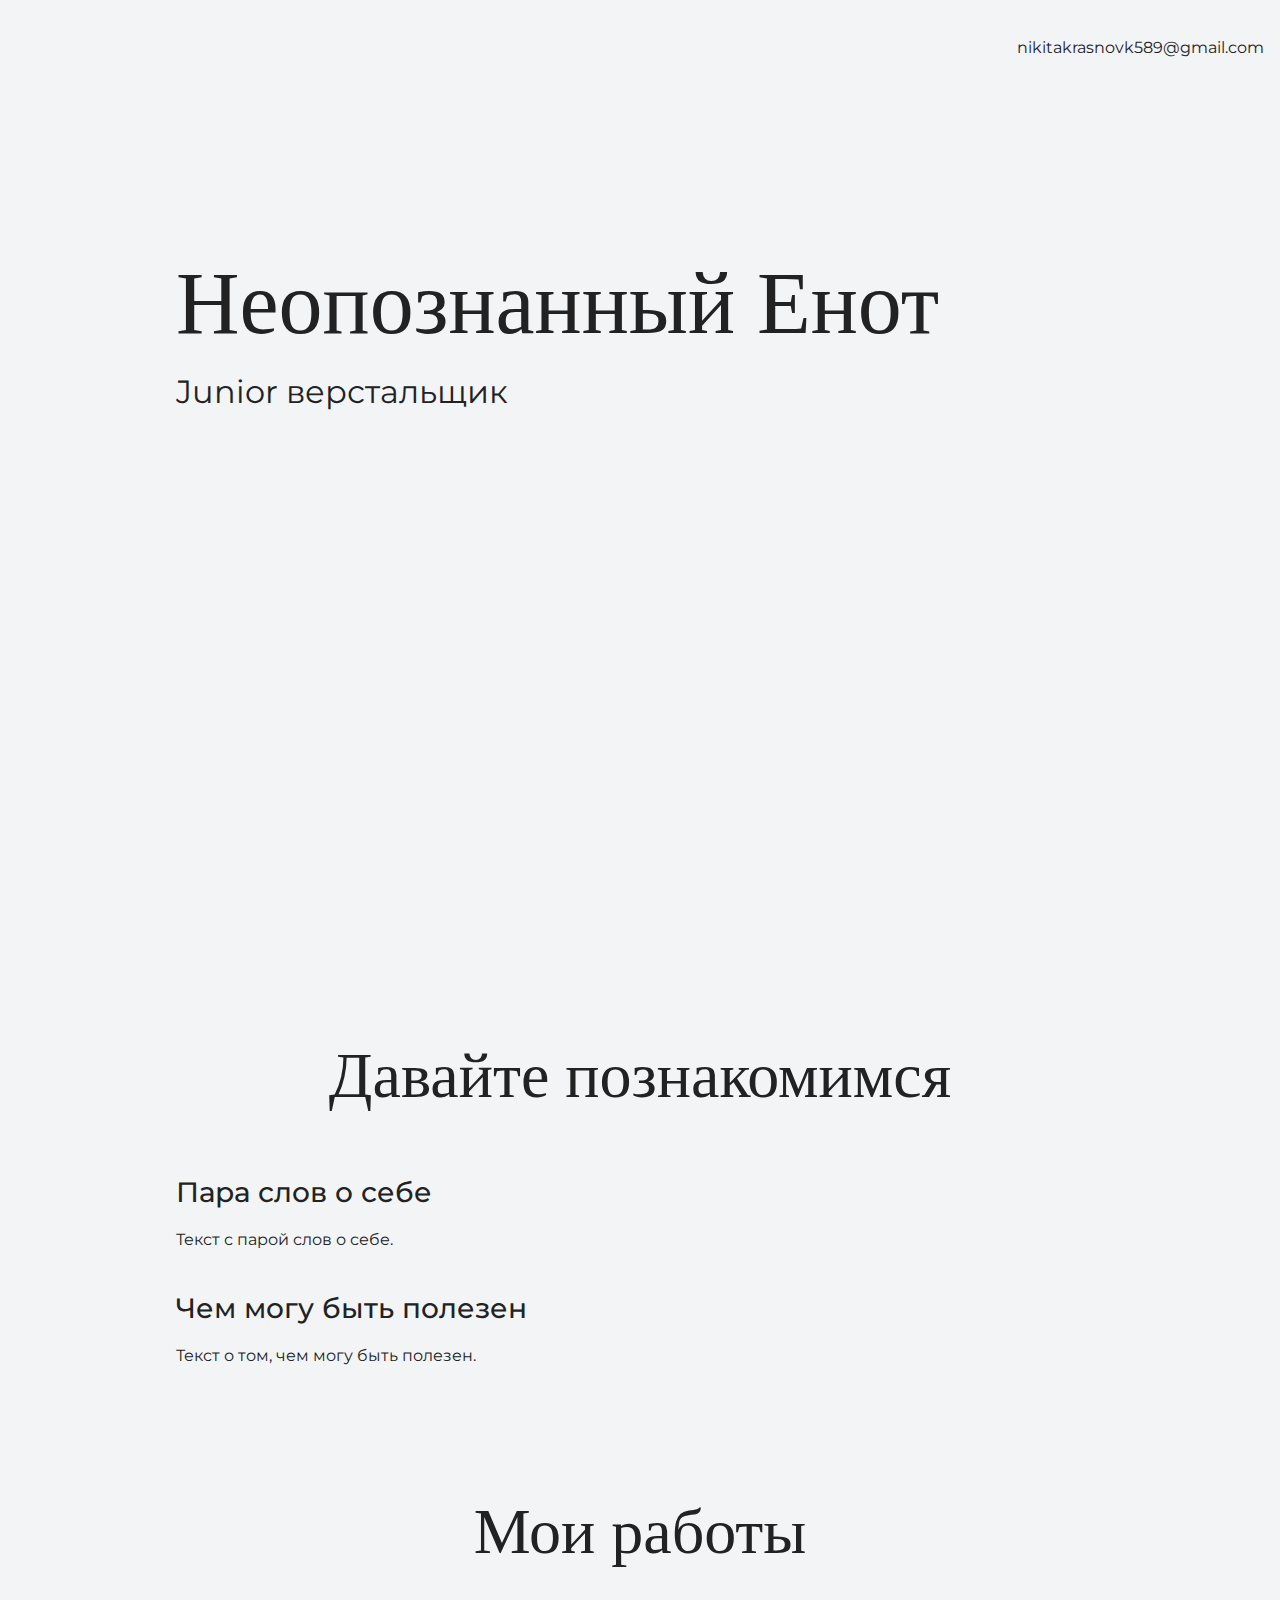
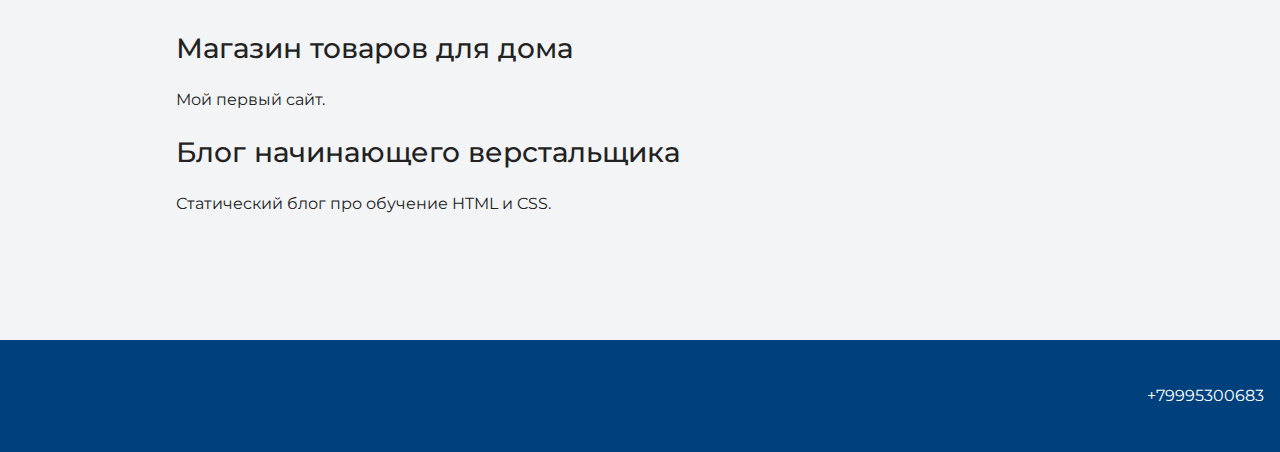
==== index.html @ cf476f43 "initial structure" ====
<!DOCTYPE html>
<html lang="ru">
  <head>
    <meta charset="UTF-8">
    <link rel="stylesheet" href="style.css">
    <link href="https://fonts.googleapis.com/css?family=Montserrat:400,500,700|Old+Standard+TT&display=swap&subset=cyrillic" 
          rel="stylesheet">
    <title>Портфолио Junior верстальщика</title>
  </head>

  <body>
    <header class="page-header">
      <div class="container">
        nikitakrasnovk589@gmail.com
      </div>
    </header>

    <div class="container">
    <section class="hero-image">
      <h1 class="heading">Неопознанный Енот</h1>
      <p>Junior верстальщик</p>
    </section>

    <section class="intro">
      <h2 class="subheading">Давайте познакомимся</h2>
      <h3>Пара слов о себе</h3>
      <p>Текст с парой слов о себе.</p>
      <h3>Чем могу быть полезен</h3>
      <p>Текст о том, чем могу быть полезен.</p>
    </section>

    <section class="portfolio">
      <h2 class="subheading">Мои работы</h2>

      <h3>Магазин товаров для дома</h3>
      <p>Мой первый сайт.</p>

      <h3>Блог начинающего верстальщика</h3>
      <p>Статический блог про обучение HTML и CSS.</p>
    </section>
    </div>

    <footer class="page-footer">
      <div class="container">
        +79995300683
      </div>
    </footer>
  </body>
</html>
---- style.css ----
body {
  margin: 0;
  min-width: 960px;
  font-family: "Montserrat", "Helvetica", "Arial", sans-serif;
  font-size: 16px;
  line-height: 32px;
  color: #222222;
  background-color: #f2f4f6;
  background-image: url("img/hero-bg.jpg");
  background-repeat: no-repeat;
  background-position: top center;
}

.container {
  max-width: 928px;
  margin: 0 auto;
  padding: 0 16px;
}

.page-header {
  margin: 0 0 160px;
  padding: 32px 0 32px;
}

.page-header .container,
.page-footer .container {
  max-width: 1408px;
  text-align: right;
}

.page-header a {
  margin-left: 56px;
  color: #288be6;
  text-decoration: none;
  background-repeat: no-repeat;
  background-position: left;
}

.header-email {
  padding-left: 30px;
  background-image: url("img/icon-email-header.svg");
}

.header-phone {
  padding-left: 25px;
  background-image: url("img/icon-phone-header.svg");
}

.hero-image {
  margin-bottom: 620px;
}

.hero-image .container {
  max-width: 1408px;
  text-align: center;
}

.heading {
  margin: 0 0 16px;
  font-family: "Old Standard TT", "Times", "Times New Roman", serif;
  font-size: 88px;
  line-height: 96px;
  font-weight: 400;
}

.hero-image p {
  margin: 0;
  font-size: 32px;
  line-height: 48px;
}

.intro {
  margin: 0 0 120px;
}

.subheading {
  margin: 0 0 56px;
  font-family: "Old Standard TT", "Times", "Times New Roman", serif;
  font-size: 64px;
  line-height: 80px;
  font-weight: 400;
  text-align: center;
}

.user-image {
  margin: 0 0 32px;
  text-align: center;
}

.intro h3,
.portfolio h3 {
  margin: 0 0 12px;
  font-size: 28px;
  line-height: 40px;
  font-weight: 500;
}

.intro p {
  margin: 0 0 32px;
}

.skills-list {
  margin: 0;
  padding: 0;
}

.skills-list dt {
  padding-left: 32px;
  background-repeat: no-repeat;
  background-position: left;
}

.skill-html {
  background-image: url("img/icon-html.svg");
}

.skill-css {
  background-image: url("img/icon-css.svg");
}

.level {
  margin: 4px 0 16px;
  padding: 0;
  height: 14px;
  font-size: 0;
  background-color: #ffffff;
  border: 1px solid #86c3fa;
  border-radius: 8px;
}

.level div {
  margin: 1px;
  height: 12px;
  background-color: #288be6;
  border-radius: 6px;
}

.portfolio {
  margin: 0 0 120px;
}

.projects {
  margin: 0;
  padding: 0;
  list-style: none;
}

.projects li {
  margin: 0 0 80px;
}

.project-image {
  margin: 0 0 24px;
  text-align: center;
}

.projects p {
  margin: 0 0 24px;
}

.button {
  padding: 6px 20px;
  display: inline-block;
  vertical-align: baseline;
  text-decoration: none;
  text-transform: uppercase;
  border-radius: 4px;
  background-color: #288be6;
  color: #ffffff;
}

.page-footer {
  padding: 40px 0;
  background-color: #00417d;
  color: #ffffff;
}

.page-footer a {
  margin-left: 56px;
  color: inherit;
  text-decoration: none;
  background-repeat: no-repeat;
  background-position: left;
}

.footer-email {
  padding-left: 30px;
  background-image: url("img/icon-email-footer.svg");
}

.footer-phone {
  padding-left: 25px;
  background-image: url("img/icon-phone-footer.svg");
}
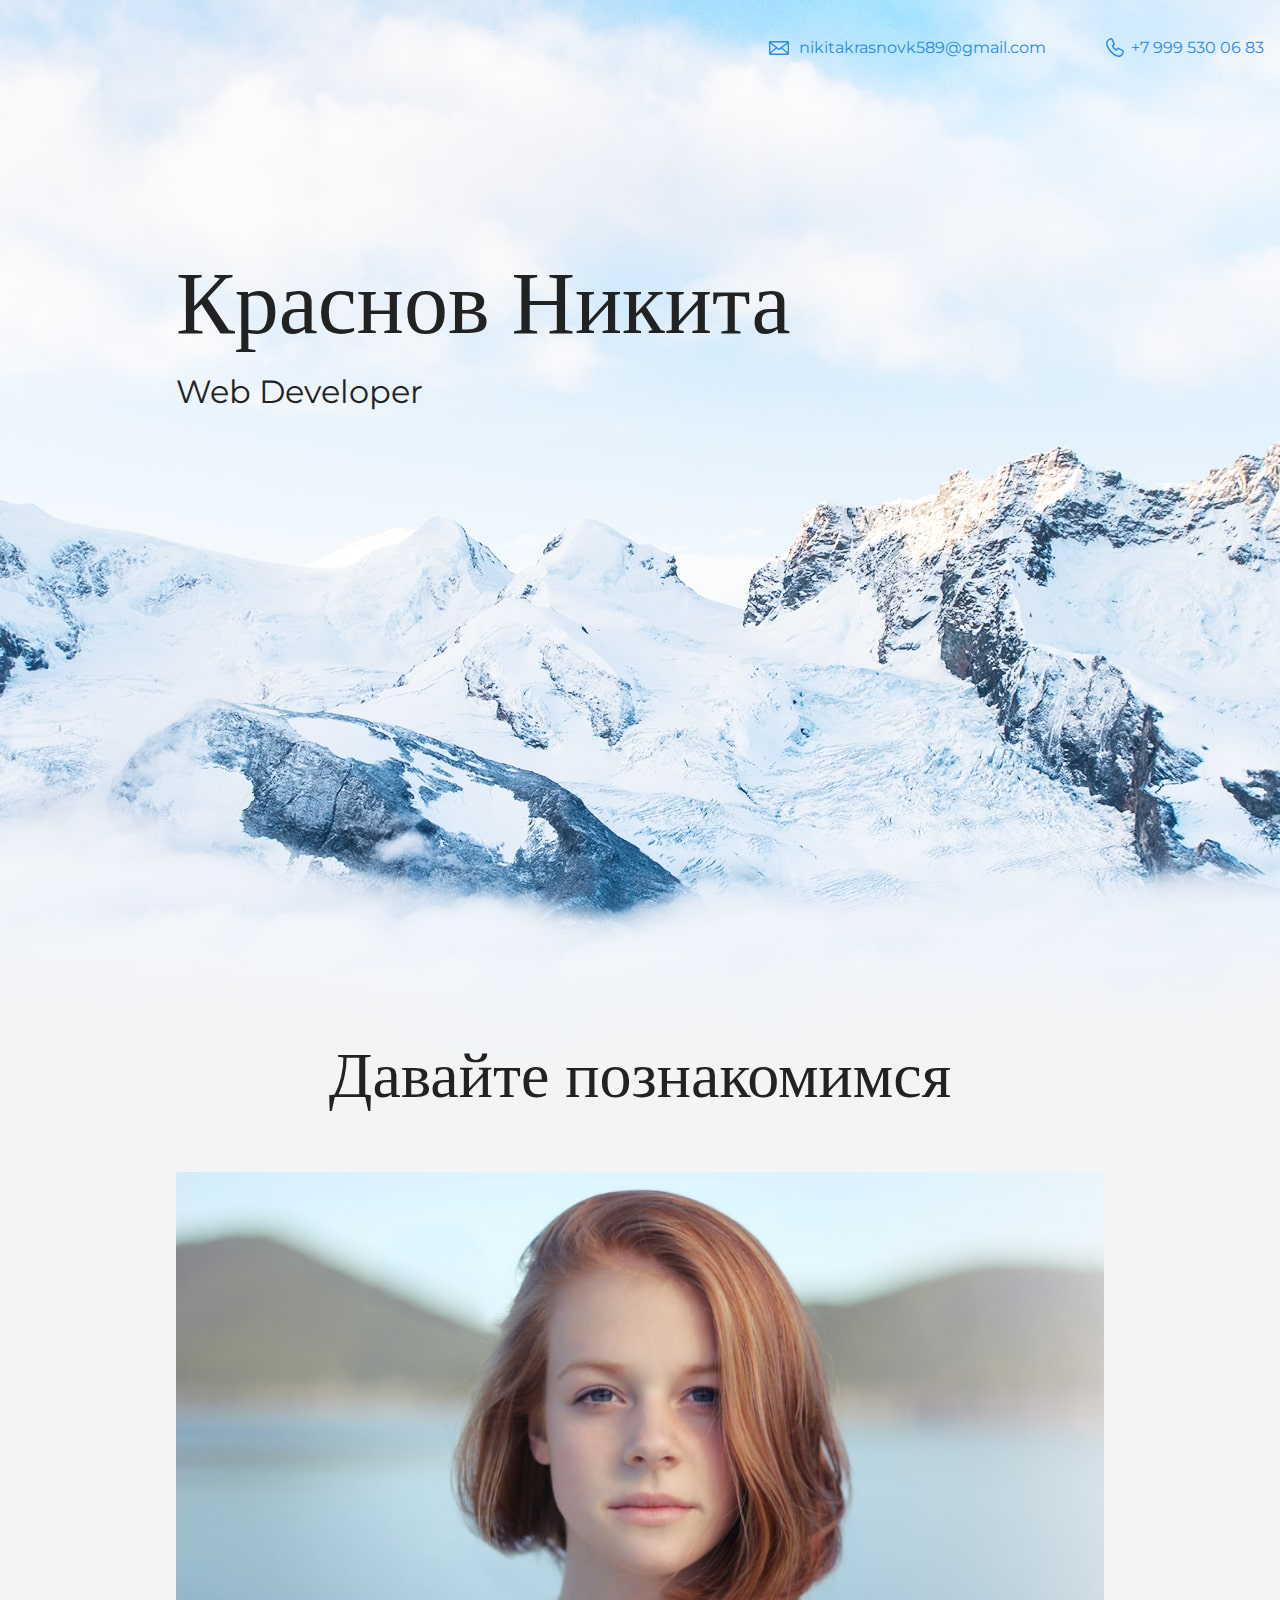
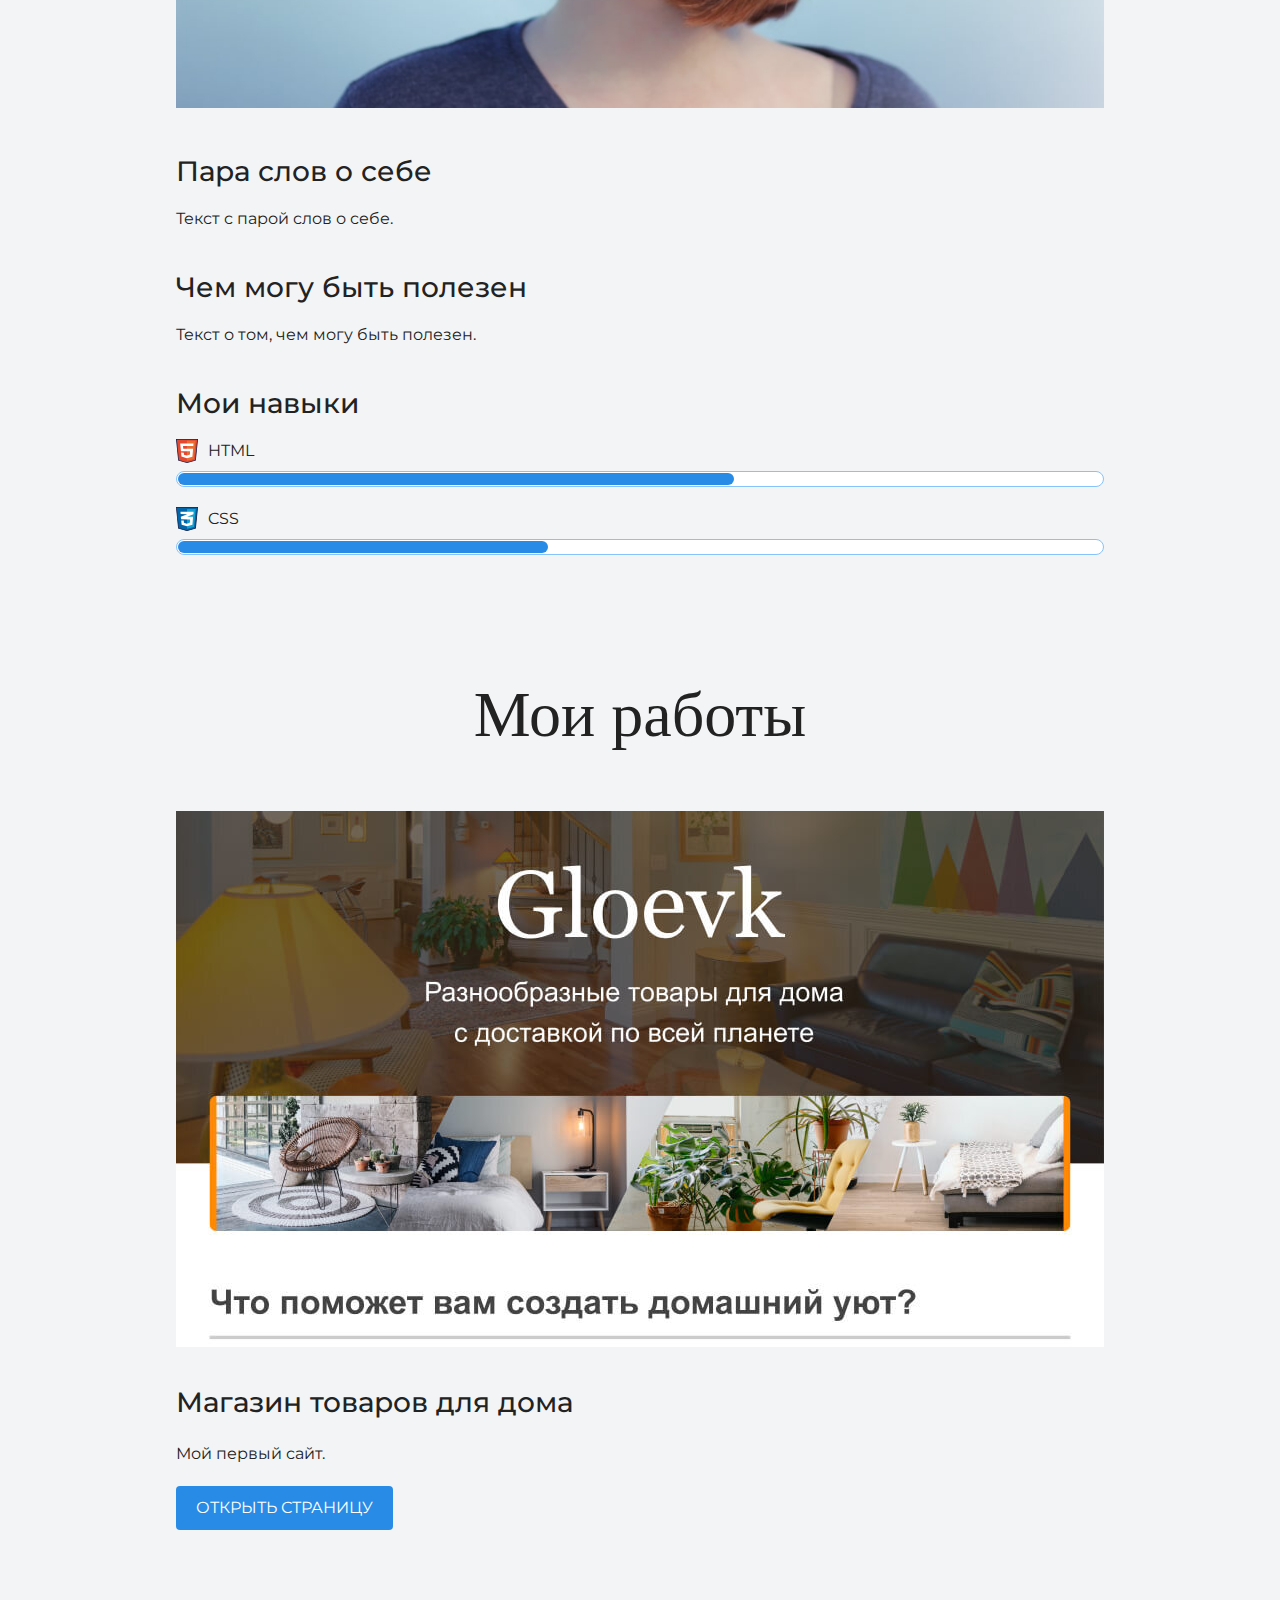
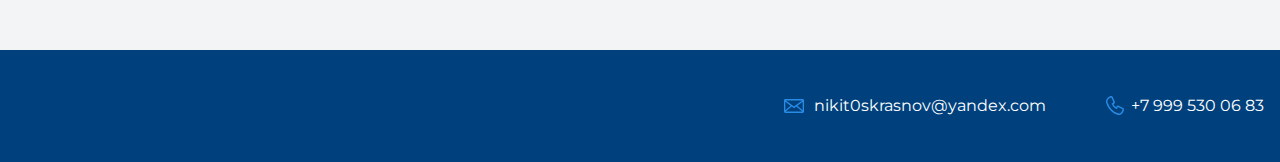
==== commit 775067b7: "block with skills" ====
--- a/index.html
+++ b/index.html
@@ -2,47 +2,72 @@
 <html lang="ru">
   <head>
     <meta charset="UTF-8">
-    <link rel="stylesheet" href="style.css">
+    <link rel="stylesheet" href="static/css/style.css">
     <link href="https://fonts.googleapis.com/css?family=Montserrat:400,500,700|Old+Standard+TT&display=swap&subset=cyrillic" 
           rel="stylesheet">
-    <title>Портфолио Junior верстальщика</title>
+    <title>Портфолио</title>
   </head>
 
   <body>
     <header class="page-header">
       <div class="container">
-        nikitakrasnovk589@gmail.com
+        <a href="mailto:nikitakrasnovk589@gmail.com" class="email">nikitakrasnovk589@gmail.com</a>
+        <a href="tel:+79995300683" class="phone">+7 999 530 06 83</a>
       </div>
     </header>
 
     <div class="container">
     <section class="hero-image">
-      <h1 class="heading">Неопознанный Енот</h1>
-      <p>Junior верстальщик</p>
+      <h1 class="heading">Краснов Никита</h1>
+      <p>Web Developer</p>
     </section>
 
     <section class="intro">
-      <h2 class="subheading">Давайте познакомимся</h2>
-      <h3>Пара слов о себе</h3>
-      <p>Текст с парой слов о себе.</p>
-      <h3>Чем могу быть полезен</h3>
-      <p>Текст о том, чем могу быть полезен.</p>
+      <div>
+        <h2 class="subheading">Давайте познакомимся</h2>
+        <figure class="user-image">
+          <img src="static/files/user.jpg" width="928" height="536" alt="Фотография Краснова Никиты">
+        </figure>
+        <div>
+          <h3>Пара слов о себе</h3>
+          <p>Текст с парой слов о себе.</p>
+        </div>
+        <div>
+          <h3>Чем могу быть полезен</h3>
+          <p>Текст о том, чем могу быть полезен.</p>
+        </div>
+        <div class="skills">
+          <h3>Мои навыки</h3>
+          <dl class="skills-list">
+            <dt class="skill-html">HTML</dt>
+            <dd class="level"><div style="width: 60%;">60%</div></dd>
+            <dt class="skill-css">CSS</dt>
+            <dd class="level"><div style="width: 40%;">40%</div></dd>
+          </dl>
+        </div>
+      </div>
     </section>
 
     <section class="portfolio">
+
       <h2 class="subheading">Мои работы</h2>
+
+      <figure class="project-image">
+        <img src="static/files/project.jpg" width="928" height="536" alt="Cайт магазина товаров для дома">
+      </figure>
 
       <h3>Магазин товаров для дома</h3>
       <p>Мой первый сайт.</p>
 
-      <h3>Блог начинающего верстальщика</h3>
-      <p>Статический блог про обучение HTML и CSS.</p>
+      <a class="button" href="source/project/index.html">Открыть страницу</a>
+      
     </section>
     </div>
 
     <footer class="page-footer">
       <div class="container">
-        +79995300683
+        <a href="mailto:nikit0skrasnov@yandex.com" class="email">nikit0skrasnov@yandex.com</a>
+        <a href="tel:+79995300683" class="phone">+7 999 530 06 83</a>
       </div>
     </footer>
   </body>
--- a/static/css/style.css
+++ b/static/css/style.css
@@ -0,0 +1,184 @@
+body {
+  margin: 0;
+  min-width: 960px;
+  font-family: "Montserrat", "Helvetica", "Arial", sans-serif;
+  font-size: 16px;
+  line-height: 32px;
+  color: #222222;
+  background-color: #f2f4f6;
+  background-image: url("../img/light-theme/hero-bg.jpg");
+  background-repeat: no-repeat;
+  background-position: top center;
+}
+
+.container {
+  max-width: 928px;
+  margin: 0 auto;
+  padding: 0 16px;
+}
+
+.page-header {
+  margin: 0 0 160px;
+  padding: 32px 0 32px;
+}
+
+.page-header .container,
+.page-footer .container {
+  max-width: 1408px;
+  text-align: right;
+}
+
+.page-header a {
+  margin-left: 56px;
+  color: #288be6;
+  text-decoration: none;
+  background-repeat: no-repeat;
+  background-position: left;
+}
+
+.email {
+  padding-left: 30px;
+  background-image: url("../img/light-theme/icon-email.svg");
+}
+
+.phone {
+  padding-left: 25px;
+  background-image: url("../img/light-theme/icon-phone.svg");
+}
+
+.hero-image {
+  margin-bottom: 620px;
+}
+
+.hero-image .container {
+  max-width: 1408px;
+  text-align: center;
+}
+
+.heading {
+  margin: 0 0 16px;
+  font-family: "Old Standard TT", "Times", "Times New Roman", serif;
+  font-size: 88px;
+  line-height: 96px;
+  font-weight: 400;
+}
+
+.hero-image p {
+  margin: 0;
+  font-size: 32px;
+  line-height: 48px;
+}
+
+.intro {
+  margin: 0 0 120px;
+}
+
+.subheading {
+  margin: 0 0 56px;
+  font-family: "Old Standard TT", "Times", "Times New Roman", serif;
+  font-size: 64px;
+  line-height: 80px;
+  font-weight: 400;
+  text-align: center;
+}
+
+.user-image {
+  margin: 0 0 32px;
+  text-align: center;
+}
+
+.intro h3,
+.portfolio h3 {
+  margin: 0 0 12px;
+  font-size: 28px;
+  line-height: 40px;
+  font-weight: 500;
+}
+
+.intro p {
+  margin: 0 0 32px;
+}
+
+.skills-list {
+  margin: 0;
+  padding: 0;
+}
+
+.skills-list dt {
+  padding-left: 32px;
+  background-repeat: no-repeat;
+  background-position: left;
+}
+
+.skill-html {
+  background-image: url("../img/icon-html.svg");
+}
+
+.skill-css {
+  background-image: url("../img/icon-css.svg");
+}
+
+.level {
+  margin: 4px 0 16px;
+  padding: 0;
+  height: 14px;
+  font-size: 0;
+  background-color: #ffffff;
+  border: 1px solid #86c3fa;
+  border-radius: 8px;
+}
+
+.level div {
+  margin: 1px;
+  height: 12px;
+  background-color: #288be6;
+  border-radius: 6px;
+}
+
+.portfolio {
+  margin: 0 0 120px;
+}
+
+.projects {
+  margin: 0;
+  padding: 0;
+  list-style: none;
+}
+
+.projects li {
+  margin: 0 0 80px;
+}
+
+.project-image {
+  margin: 0 0 24px;
+  text-align: center;
+}
+
+.projects p {
+  margin: 0 0 24px;
+}
+
+.button {
+  padding: 6px 20px;
+  display: inline-block;
+  vertical-align: baseline;
+  text-decoration: none;
+  text-transform: uppercase;
+  border-radius: 4px;
+  background-color: #288be6;
+  color: #ffffff;
+}
+
+.page-footer {
+  padding: 40px 0;
+  background-color: #00417d;
+  color: #ffffff;
+}
+
+.page-footer a {
+  margin-left: 56px;
+  color: inherit;
+  text-decoration: none;
+  background-repeat: no-repeat;
+  background-position: left;
+}
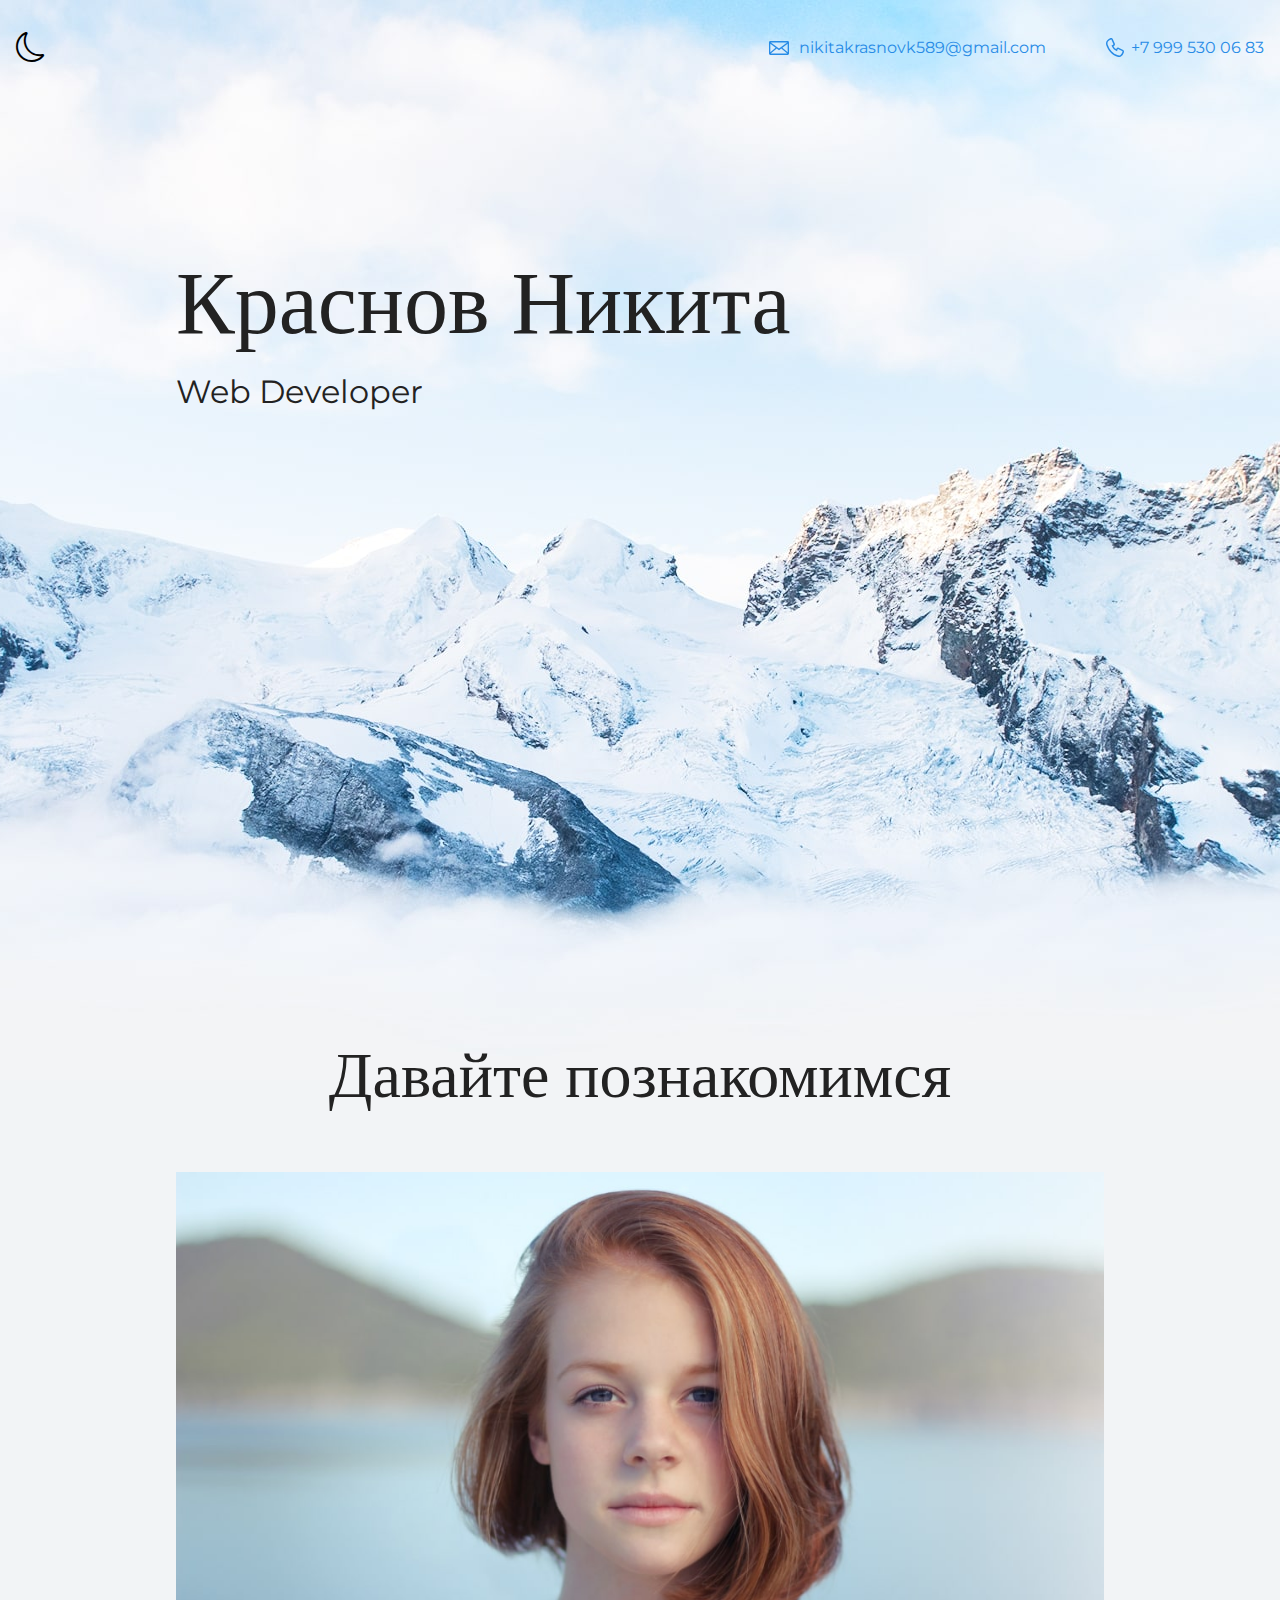
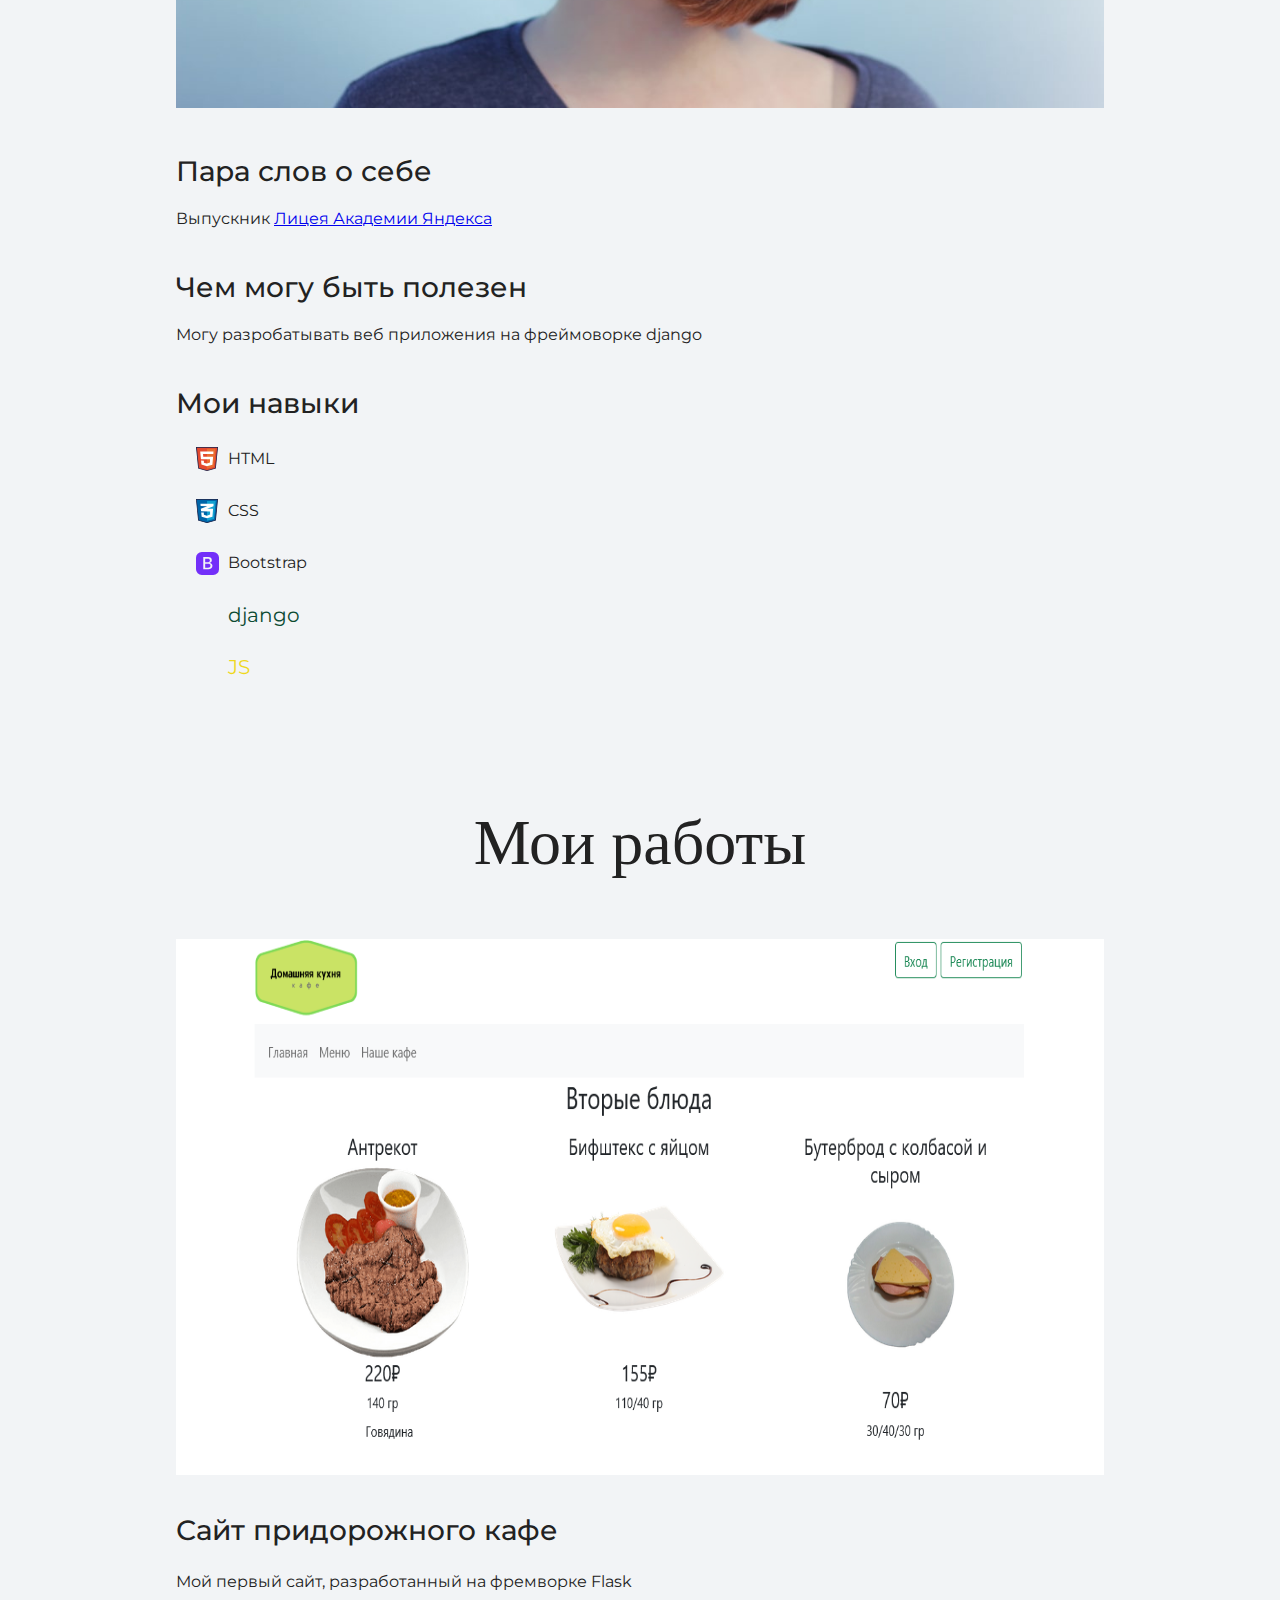
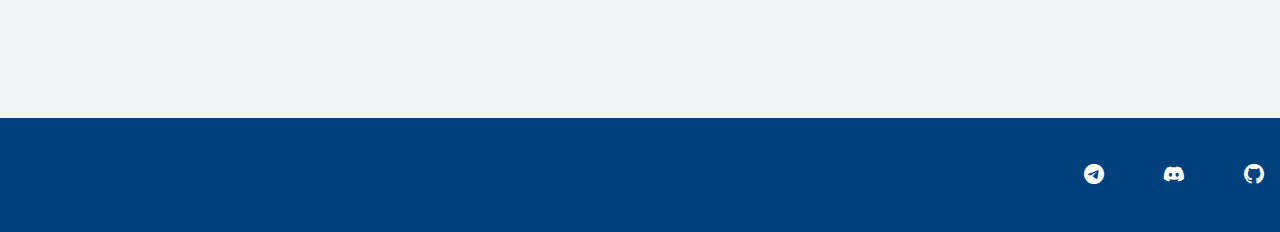
==== commit 45df9e18: "change theme" ====
--- a/index.html
+++ b/index.html
@@ -3,16 +3,21 @@
   <head>
     <meta charset="UTF-8">
     <link rel="stylesheet" href="static/css/style.css">
+    <link href="https://cdn.jsdelivr.net/npm/bootstrap@5.2.0-beta1/dist/css/bootstrap.min.css" 
+          rel="stylesheet" integrity="sha384-0evHe/X+R7YkIZDRvuzKMRqM+OrBnVFBL6DOitfPri4tjfHxaWutUpFmBp4vmVor" 
+          crossorigin="anonymous">
     <link href="https://fonts.googleapis.com/css?family=Montserrat:400,500,700|Old+Standard+TT&display=swap&subset=cyrillic" 
           rel="stylesheet">
+    <link rel="stylesheet" href="https://cdn.jsdelivr.net/npm/bootstrap-icons@1.8.3/font/bootstrap-icons.css">
     <title>Портфолио</title>
   </head>
 
-  <body>
+  <body class="background light">
     <header class="page-header">
       <div class="container">
-        <a href="mailto:nikitakrasnovk589@gmail.com" class="email">nikitakrasnovk589@gmail.com</a>
-        <a href="tel:+79995300683" class="phone">+7 999 530 06 83</a>
+        <i class="theme-button bi-moon"></i>
+        <a href="mailto:nikitakrasnovk589@gmail.com" class="email light">nikitakrasnovk589@gmail.com</a>
+        <a href="tel:+79995300683" class="phone light">+7 999 530 06 83</a>
       </div>
     </header>
 
@@ -30,19 +35,20 @@
         </figure>
         <div>
           <h3>Пара слов о себе</h3>
-          <p>Текст с парой слов о себе.</p>
+          <p>Выпускник <a href="https://academy.yandex.ru/lyceum">Лицея Академии Яндекса</a></p>
         </div>
         <div>
           <h3>Чем могу быть полезен</h3>
-          <p>Текст о том, чем могу быть полезен.</p>
+          <p>Могу разробатывать веб приложения на фреймоворке django</p>
         </div>
         <div class="skills">
           <h3>Мои навыки</h3>
-          <dl class="skills-list">
-            <dt class="skill-html">HTML</dt>
-            <dd class="level"><div style="width: 60%;">60%</div></dd>
-            <dt class="skill-css">CSS</dt>
-            <dd class="level"><div style="width: 40%;">40%</div></dd>
+          <dl class="skills-list row">
+            <dt class="skill-html col">HTML</dt>
+            <dt class="skill-css col">CSS</dt>
+            <dt class="skill-bootstrap col">Bootstrap</dt>
+            <dt class="skill-django col">django</dt>
+            <dt class="skill-js col">JS</dt>
           </dl>
         </div>
       </div>
@@ -56,19 +62,22 @@
         <img src="static/files/project.jpg" width="928" height="536" alt="Cайт магазина товаров для дома">
       </figure>
 
-      <h3>Магазин товаров для дома</h3>
-      <p>Мой первый сайт.</p>
-
-      <a class="button" href="source/project/index.html">Открыть страницу</a>
+      <h3>Сайт придорожного кафе</h3>
+      <p>Мой первый сайт, разработанный на фремворке Flask</p>
       
     </section>
     </div>
 
-    <footer class="page-footer">
+    <footer class="page-footer light">
       <div class="container">
-        <a href="mailto:nikit0skrasnov@yandex.com" class="email">nikit0skrasnov@yandex.com</a>
-        <a href="tel:+79995300683" class="phone">+7 999 530 06 83</a>
+        <a href="https://t.me/dino_mayk"><i class="bi-telegram light"></i></a>
+        <a href="https://discord.com/users/744502765585301545"><i class="bi-discord light"></i></a>
+        <a href="https://github.com/dino-mayk"><i class="bi-github light"></i></a>
       </div>
     </footer>
+    <script src="static/js/themes.js"></script>
+    <script src="https://cdn.jsdelivr.net/npm/bootstrap@5.2.0-beta1/dist/js/bootstrap.bundle.min.js" 
+          integrity="sha384-pprn3073KE6tl6bjs2QrFaJGz5/SUsLqktiwsUTF55Jfv3qYSDhgCecCxMW52nD2" 
+          crossorigin="anonymous"></script>
   </body>
 </html>--- a/static/css/style.css
+++ b/static/css/style.css
@@ -5,10 +5,18 @@
   font-size: 16px;
   line-height: 32px;
   color: #222222;
+  background-repeat: no-repeat;
+  background-position: top center;
+}
+
+.background.light {
+  background-image: url("../img/light-theme/hero-bg.jpg");
   background-color: #f2f4f6;
-  background-image: url("../img/light-theme/hero-bg.jpg");
-  background-repeat: no-repeat;
-  background-position: top center;
+}
+
+.background.dark {
+  background-image: url("../img/dark-theme/hero-bg.jpg");
+  background-color: #000000;
 }
 
 .container {
@@ -36,14 +44,79 @@
   background-position: left;
 }
 
+.theme-button {
+  float: left;
+  font-size: 30px;
+}
+
+.bi-moon {
+  color: black; 
+}
+
+.bi-brightness-low {
+  color: #fea18d;
+}
+
 .email {
   padding-left: 30px;
-  background-image: url("../img/light-theme/icon-email.svg");
 }
 
 .phone {
   padding-left: 25px;
+}
+
+.email.light {
+  background-image: url("../img/light-theme/icon-email.svg");
+}
+
+.email.dark {
+  background-image: url("../img/dark-theme/icon-email.svg");
+  color: #fea18d;
+}
+
+.phone.light {
   background-image: url("../img/light-theme/icon-phone.svg");
+}
+
+.phone.dark {
+  background-image: url("../img/dark-theme/icon-phone.svg");
+  color: #fea18d;
+}
+
+.bi-telegram {
+  font-size: 20px;
+}
+
+.bi-telegram.light {
+  color: white;
+}
+
+.bi-telegram.dark {
+  color: #fea18d;
+}
+
+.bi-discord {
+  font-size: 20px;
+}
+
+.bi-discord.light {
+  color: white;
+}
+
+.bi-discord.dark {
+  color: #fea18d;
+}
+
+.bi-github {
+  font-size: 20px;
+}
+
+.bi-github.light {
+  color: white;
+}
+
+.bi-github.dark {
+  color: #fea18d;
 }
 
 .hero-image {
@@ -105,6 +178,7 @@
 }
 
 .skills-list dt {
+  margin: 20px;
   padding-left: 32px;
   background-repeat: no-repeat;
   background-position: left;
@@ -118,21 +192,19 @@
   background-image: url("../img/icon-css.svg");
 }
 
-.level {
-  margin: 4px 0 16px;
-  padding: 0;
-  height: 14px;
-  font-size: 0;
-  background-color: #ffffff;
-  border: 1px solid #86c3fa;
-  border-radius: 8px;
-}
-
-.level div {
-  margin: 1px;
-  height: 12px;
-  background-color: #288be6;
-  border-radius: 6px;
+.skill-js {
+  color: #efd81d;
+  font-size: 20px;
+}
+
+.skill-bootstrap {
+  background-image: url("../img/icon-bootstrap.svg");
+}
+
+.skill-django {
+  text-align: start;
+  font-size: 20px;
+  color: #0c4b33;
 }
 
 .portfolio {
@@ -171,8 +243,15 @@
 
 .page-footer {
   padding: 40px 0;
+  color: #ffffff;
+}
+
+.page-footer.light {
   background-color: #00417d;
-  color: #ffffff;
+}
+
+.page-footer.dark {
+  background-color: #212529;
 }
 
 .page-footer a {
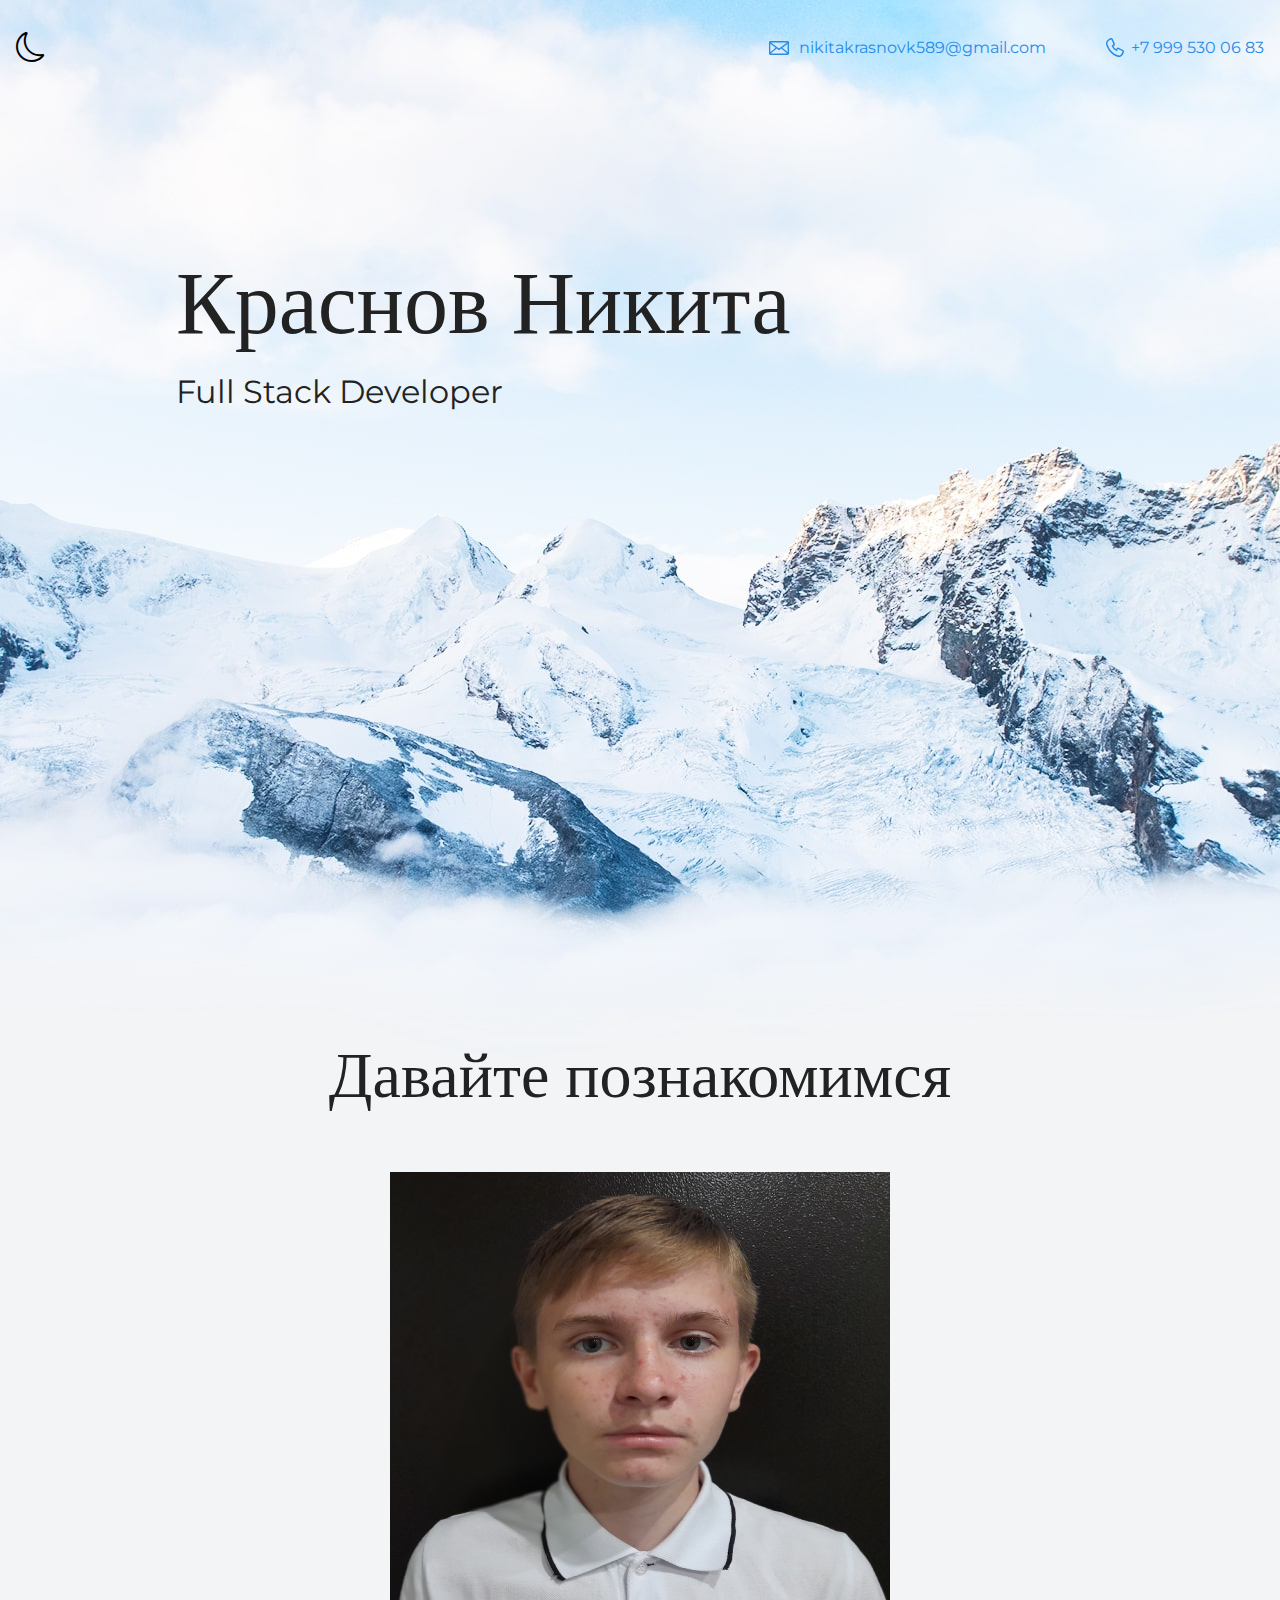
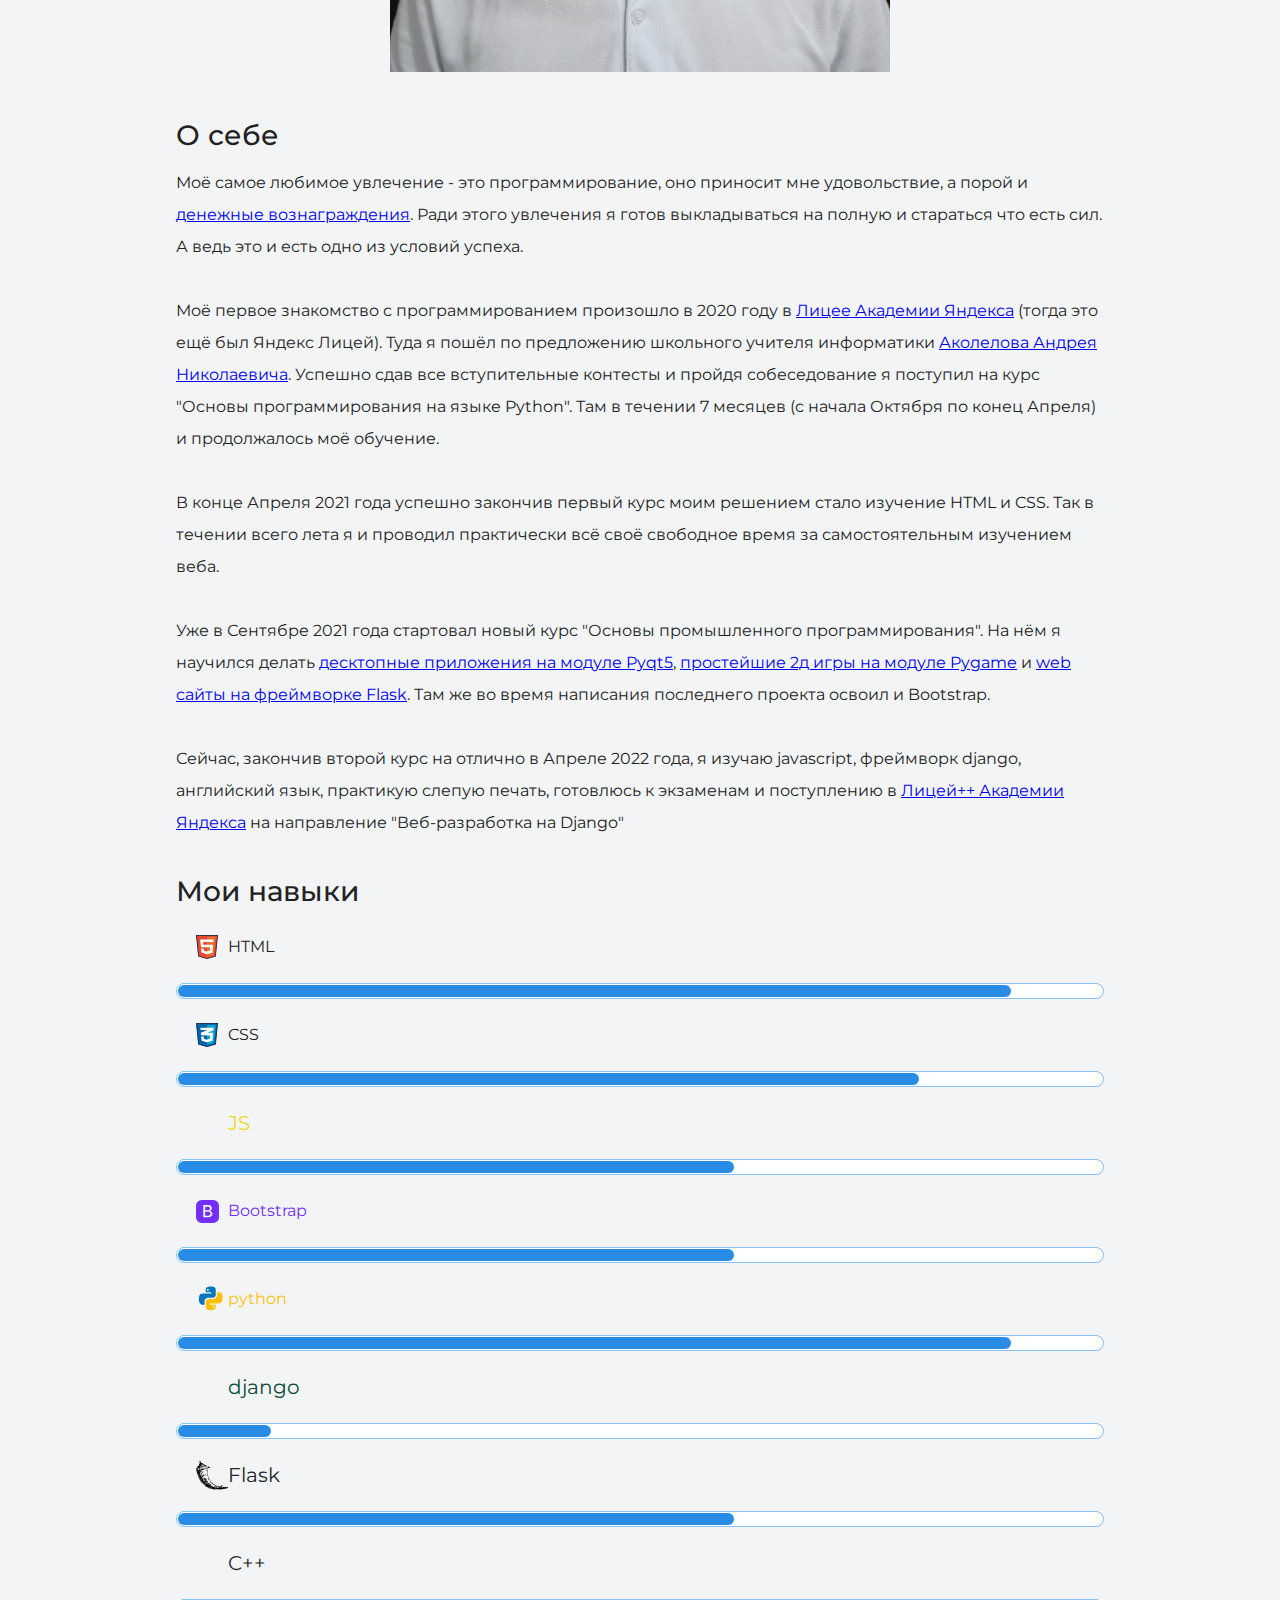
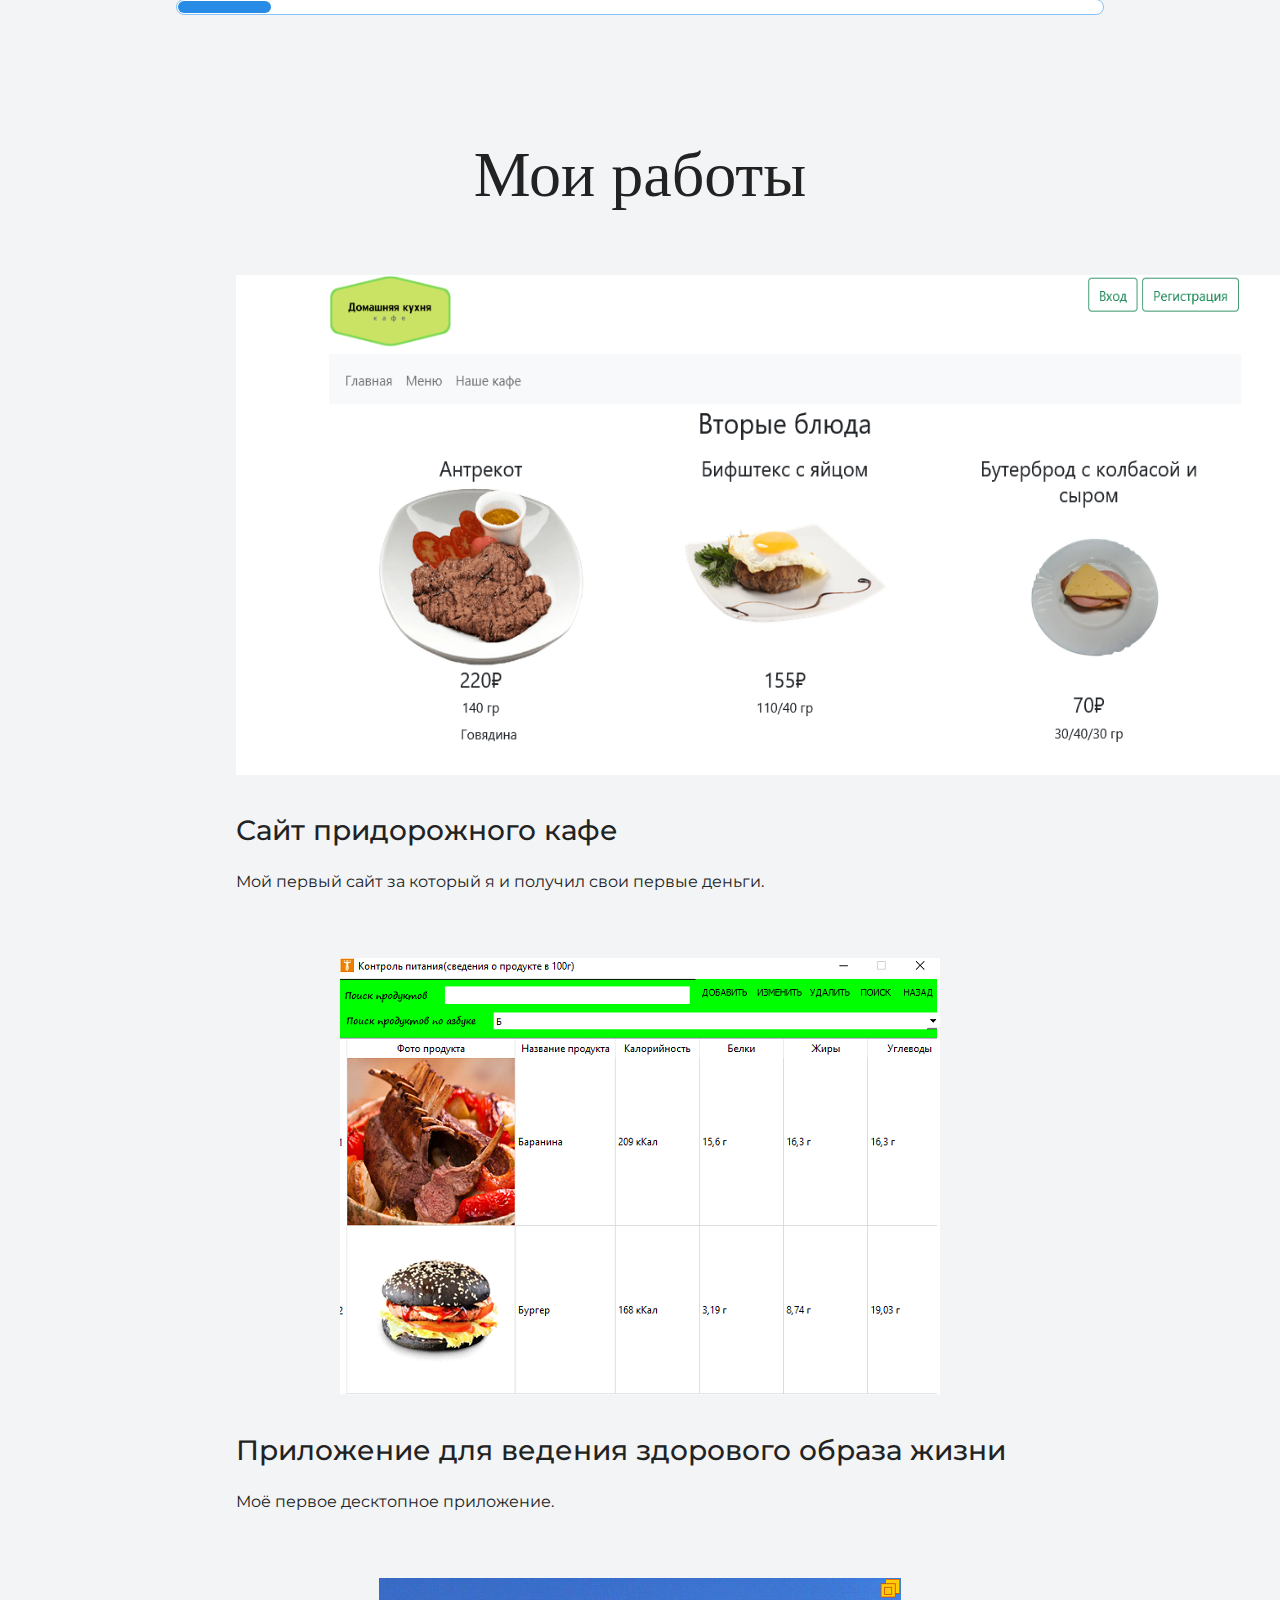
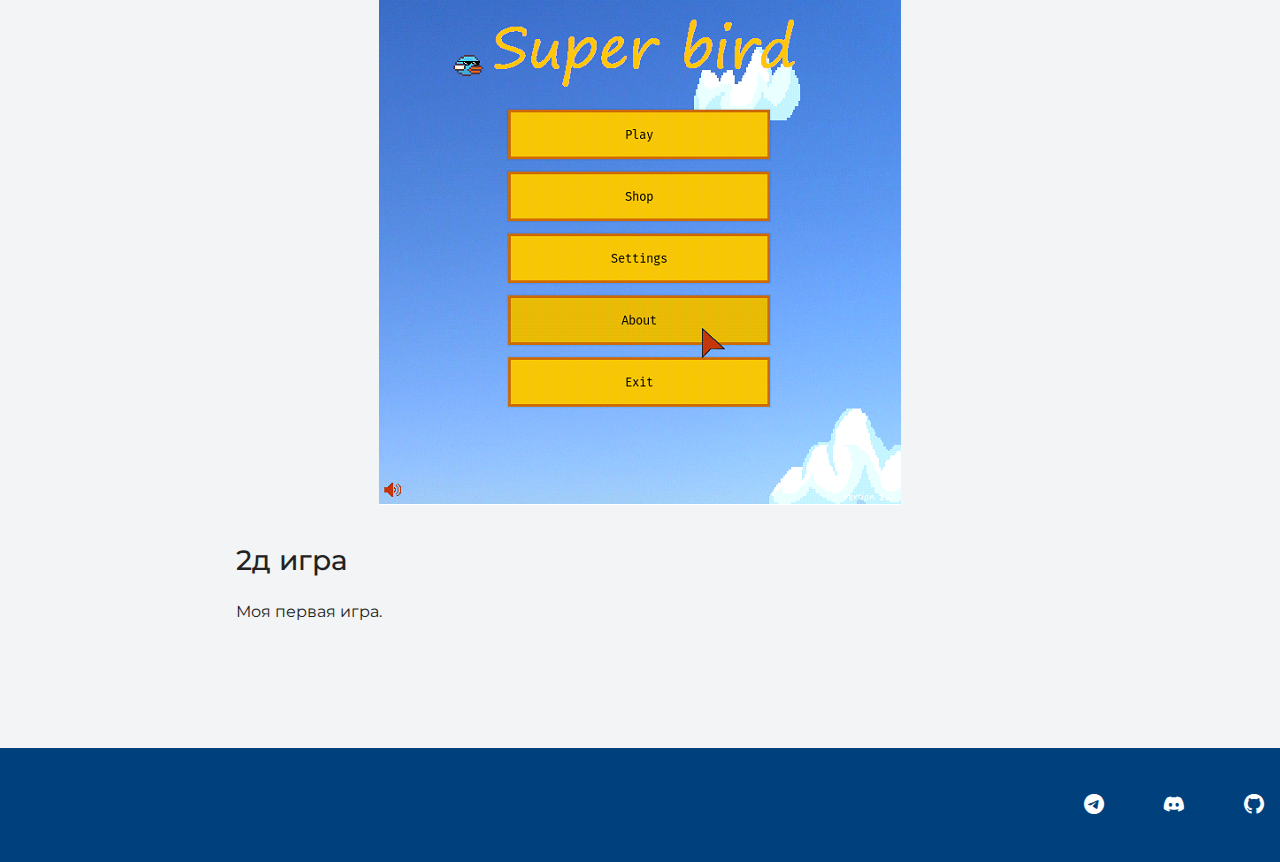
==== commit 049e2617: "content" ====
--- a/index.html
+++ b/index.html
@@ -24,47 +24,93 @@
     <div class="container">
     <section class="hero-image">
       <h1 class="heading">Краснов Никита</h1>
-      <p>Web Developer</p>
+      <p>Full Stack Developer</p>
     </section>
 
     <section class="intro">
       <div>
         <h2 class="subheading">Давайте познакомимся</h2>
         <figure class="user-image">
-          <img src="static/files/user.jpg" width="928" height="536" alt="Фотография Краснова Никиты">
+          <img src="static/files/user.jpg" width="500" height="500" alt="Фотография Краснова Никиты">
         </figure>
-        <div>
-          <h3>Пара слов о себе</h3>
-          <p>Выпускник <a href="https://academy.yandex.ru/lyceum">Лицея Академии Яндекса</a></p>
-        </div>
-        <div>
-          <h3>Чем могу быть полезен</h3>
-          <p>Могу разробатывать веб приложения на фреймоворке django</p>
+        <div class="about">
+          <h3>О себе</h3>
+          <p>Моё самое любимое увлечение - это программирование, оно приносит мне удовольствие, а порой и <a href="#homecooking">денежные вознаграждения</a>. 
+            Ради этого увлечения я готов выкладываться на полную и стараться что есть сил. А ведь это и есть одно из условий успеха.</p>
+          <p>
+            Моё первое знакомство с программированием произошло в 2020 году в <a href="https://academy.yandex.ru/lyceum/">Лицее Академии Яндекса</a> 
+            (тогда это ещё был Яндекс Лицей). Туда я пошёл по предложению школьного учителя информатики <a href="tel:+7 919 163 8095">
+            Аколелова Андрея Николаевича</a>. Успешно сдав все вступительные контесты и пройдя собеседование я поступил на курс 
+            "Основы программирования на языке Python". Там в течении 7 месяцев (с начала Октября по конец Апреля) и продолжалось моё обучение.
+          </p>
+          <p>
+            В конце Апреля 2021 года успешно закончив первый курс моим решением стало изучение HTML и CSS. 
+            Так в течении всего лета я и проводил практически всё своё свободное время за самостоятельным изучением веба.
+          </p>
+          <p>
+            Уже в Сентябре 2021 года стартовал новый курс "Основы промышленного программирования". На нём я научился делать 
+            <a href="#myhealth">десктопные приложения на модуле Pyqt5</a>, <a href="#superbird">простейшие 2д игры на модуле Pygame</a> 
+            и <a href="#homecooking">web сайты на фреймворке Flask</a>. Там же во время написания последнего проекта освоил и Bootstrap.
+          </p>
+          <p>
+            Сейчас, закончив второй курс на отлично в Апреле 2022 года, я изучаю javascript, фреймворк django, английский язык, 
+            практикую слепую печать, готовлюсь к экзаменам и поступлению в 
+            <a href="https://academy.yandex.ru/plusplus#stages-group">Лицей++ Академии Яндекса</a> на направление "Веб‑разработка на Django"
+          </p>
         </div>
         <div class="skills">
           <h3>Мои навыки</h3>
-          <dl class="skills-list row">
-            <dt class="skill-html col">HTML</dt>
-            <dt class="skill-css col">CSS</dt>
-            <dt class="skill-bootstrap col">Bootstrap</dt>
-            <dt class="skill-django col">django</dt>
-            <dt class="skill-js col">JS</dt>
+          <dl class="skills-list">
+            <dt class="skill-html">HTML</dt>
+            <dd class="level"><div style="width: 90%;"></div></dd>
+            <dt class="skill-css">CSS</dt>
+            <dd class="level"><div style="width: 80%;"></div></dd>
+            <dt class="skill-js">JS</dt>
+            <dd class="level"><div style="width: 60%;"></div></dd>
+            <dt class="skill-bootstrap">Bootstrap</dt>
+            <dd class="level"><div style="width: 60%;"></div></dd>
+            <dt class="skill-python">python</dt>
+            <dd class="level"><div style="width: 90%;"></div></dd>
+            <dt class="skill-django">django</dt>
+            <dd class="level"><div style="width: 10%;"></div></dd>
+            <dt class="skill-flask">Flask</dt>
+            <dd class="level"><div style="width: 60%;"></div></dd>
+            <dt class="skill-c">C++</dt>
+            <dd class="level"><div style="width: 10%;"></div></dd>
           </dl>
         </div>
       </div>
     </section>
 
     <section class="portfolio">
-
       <h2 class="subheading">Мои работы</h2>
 
-      <figure class="project-image">
-        <img src="static/files/project.jpg" width="928" height="536" alt="Cайт магазина товаров для дома">
-      </figure>
+      <div id="homecooking">
+        <figure class="project-image">
+          <img src="static/files/homecooking.jpg" width="1100" height="500" alt="Cайт придорожного кафе">
+        </figure>
 
-      <h3>Сайт придорожного кафе</h3>
-      <p>Мой первый сайт, разработанный на фремворке Flask</p>
-      
+        <h3>Сайт придорожного кафе</h3>
+        <p>Мой первый сайт за который я и получил свои первые деньги.</p>
+      </div>
+
+      <div id="myhealth">
+        <figure class="project-image">
+          <img src="static/files/myhealth.png" alt="Приложение для ведения здорового образа жизни">
+        </figure>
+
+        <h3>Приложение для ведения здорового образа жизни</h3>
+        <p>Моё первое десктопное приложение.</p>
+      </div>
+
+      <div id="superbird">
+        <figure class="project-image">
+          <img src="static/files/superbird.png" alt="2д игра">
+        </figure>
+
+        <h3>2д игра</h3>
+        <p>Моя первая игра.</p>
+      </div>
     </section>
     </div>
 
--- a/static/css/style.css
+++ b/static/css/style.css
@@ -83,42 +83,6 @@
   color: #fea18d;
 }
 
-.bi-telegram {
-  font-size: 20px;
-}
-
-.bi-telegram.light {
-  color: white;
-}
-
-.bi-telegram.dark {
-  color: #fea18d;
-}
-
-.bi-discord {
-  font-size: 20px;
-}
-
-.bi-discord.light {
-  color: white;
-}
-
-.bi-discord.dark {
-  color: #fea18d;
-}
-
-.bi-github {
-  font-size: 20px;
-}
-
-.bi-github.light {
-  color: white;
-}
-
-.bi-github.dark {
-  color: #fea18d;
-}
-
 .hero-image {
   margin-bottom: 620px;
 }
@@ -172,6 +136,10 @@
   margin: 0 0 32px;
 }
 
+p.about {
+  font-size: 30px;
+}
+
 .skills-list {
   margin: 0;
   padding: 0;
@@ -193,22 +161,60 @@
 }
 
 .skill-js {
+  background-image: url("../img/icon-javascript.svg");
   color: #efd81d;
   font-size: 20px;
 }
 
 .skill-bootstrap {
   background-image: url("../img/icon-bootstrap.svg");
+  color: #732ff9;
+}
+
+.skill-python {
+  background-image: url("../img/icon-python.svg");
+  color: #ffc107;
 }
 
 .skill-django {
-  text-align: start;
   font-size: 20px;
   color: #0c4b33;
+}
+
+.skill-flask {
+  background-image: url("../img/icon-flask.svg");
+  font-size: 20px;
+  color: #212529;
+}
+
+.skill-c {
+  font-size: 20px;
+  color: #212529;
+}
+
+.level {
+  margin: 4px 0 16px;
+  padding: 0;
+  height: 14px;
+  font-size: 0;
+  background-color: #ffffff;
+  border: 1px solid #86c3fa;
+  border-radius: 8px;
+}
+
+.level div {
+  margin: 1px;
+  height: 12px;
+  background-color: #288be6;
+  border-radius: 6px;
 }
 
 .portfolio {
   margin: 0 0 120px;
+}
+
+.portfolio div {
+  margin: 60px;
 }
 
 .projects {
@@ -241,6 +247,42 @@
   color: #ffffff;
 }
 
+.bi-telegram {
+  font-size: 20px;
+}
+
+.bi-telegram.light {
+  color: white;
+}
+
+.bi-telegram.dark {
+  color: #fea18d;
+}
+
+.bi-discord {
+  font-size: 20px;
+}
+
+.bi-discord.light {
+  color: white;
+}
+
+.bi-discord.dark {
+  color: #fea18d;
+}
+
+.bi-github {
+  font-size: 20px;
+}
+
+.bi-github.light {
+  color: white;
+}
+
+.bi-github.dark {
+  color: #fea18d;
+}
+
 .page-footer {
   padding: 40px 0;
   color: #ffffff;
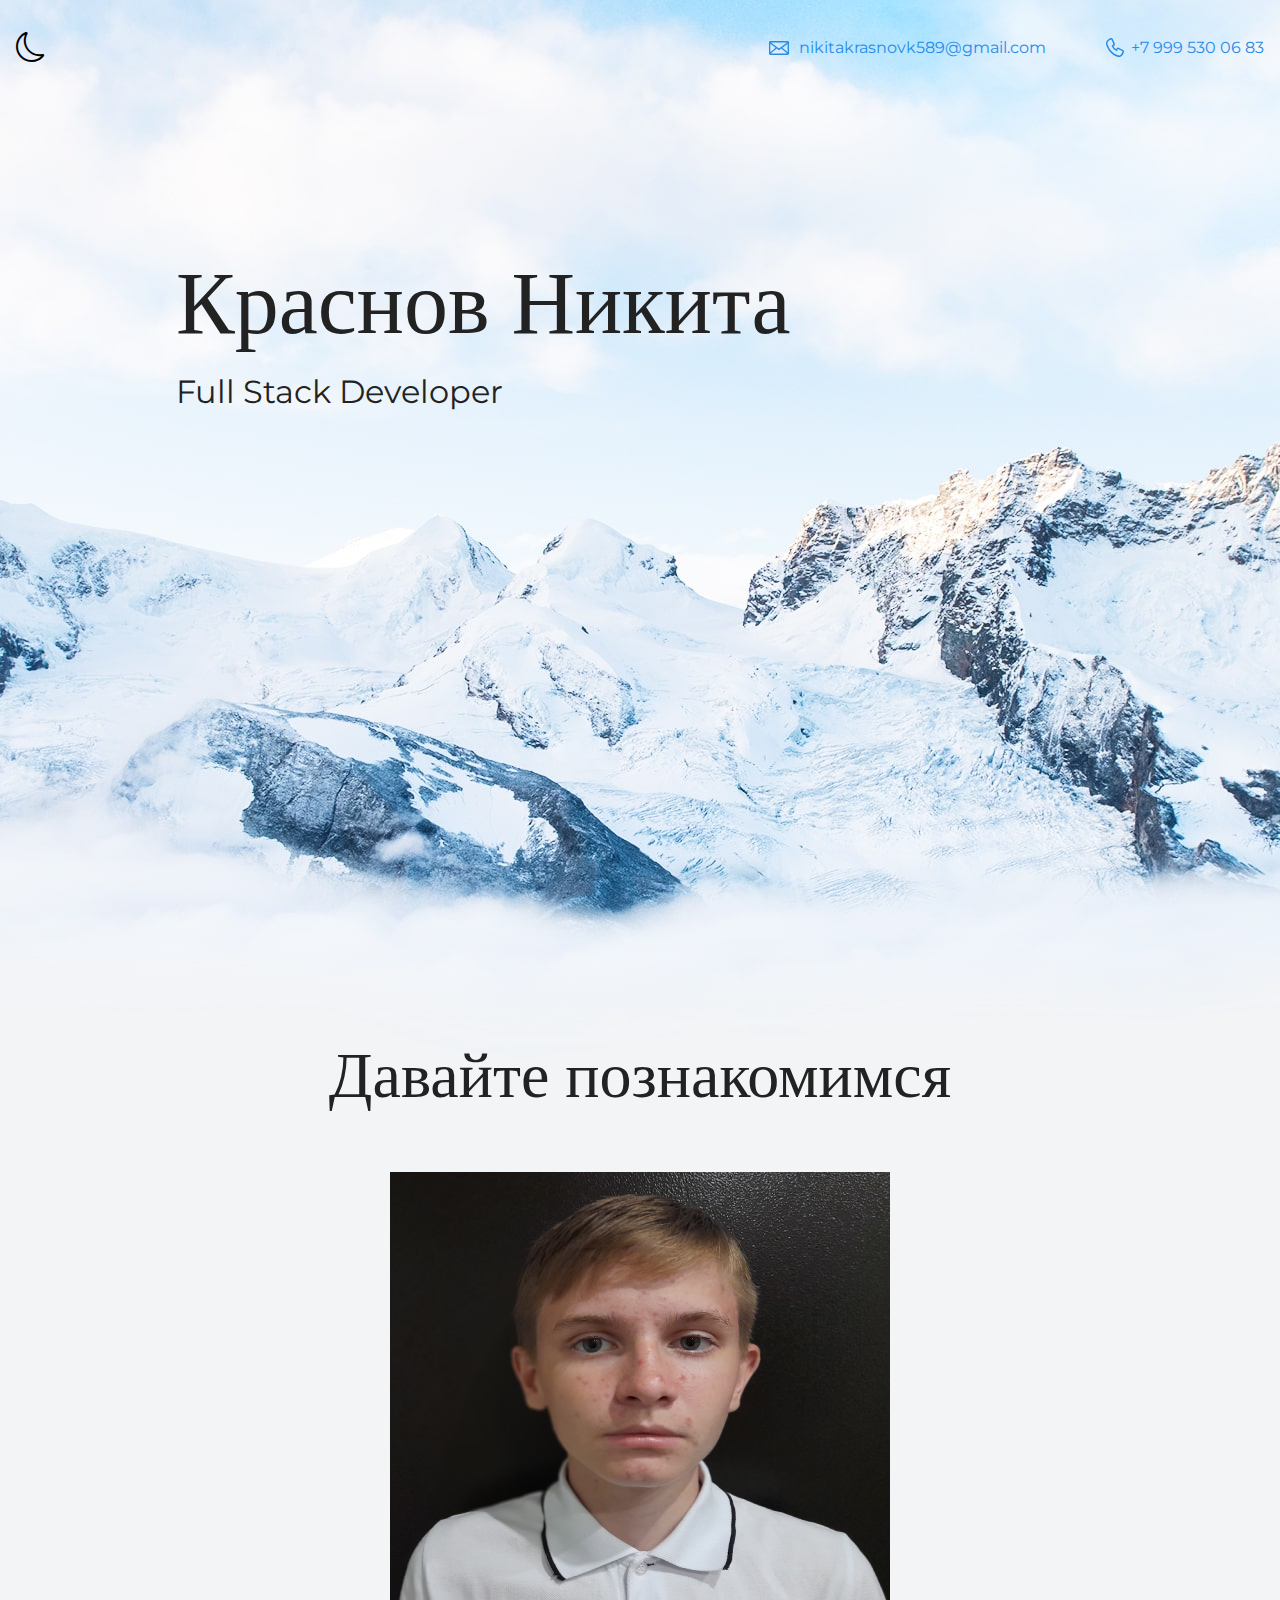
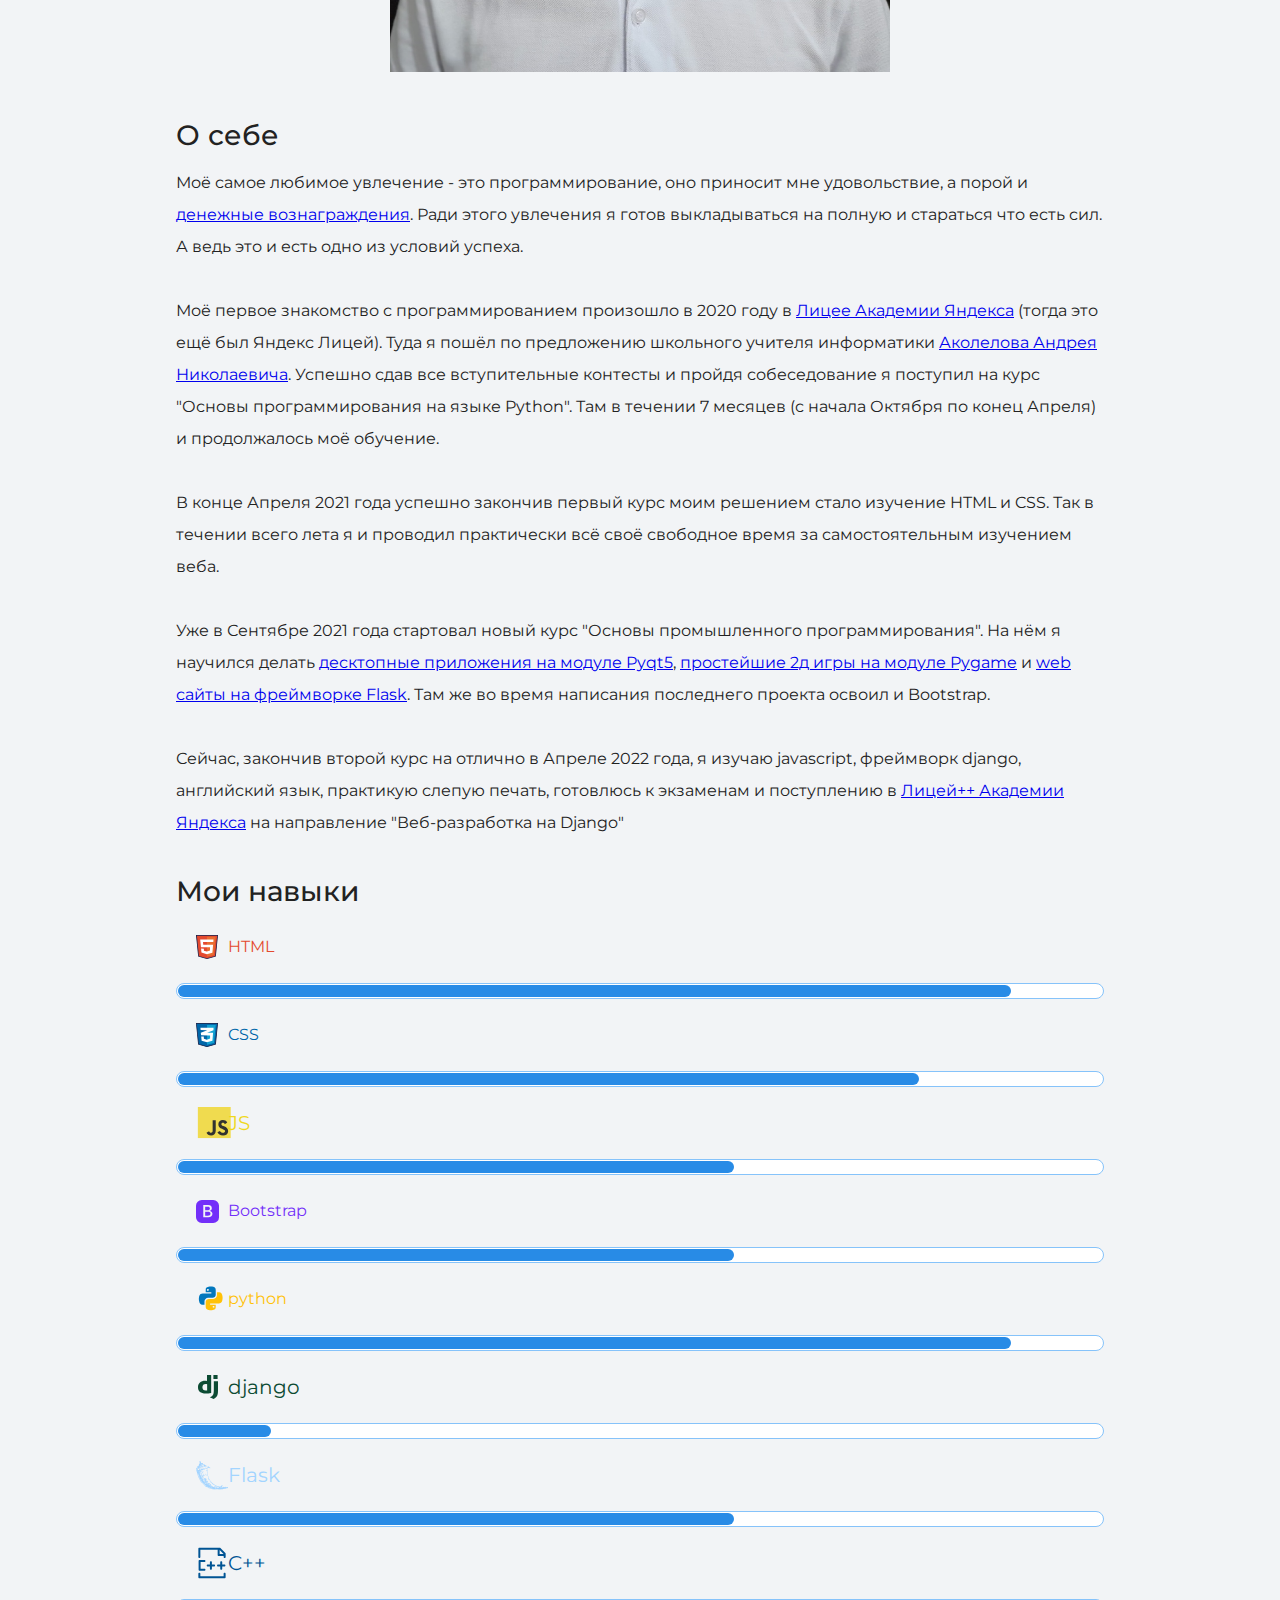
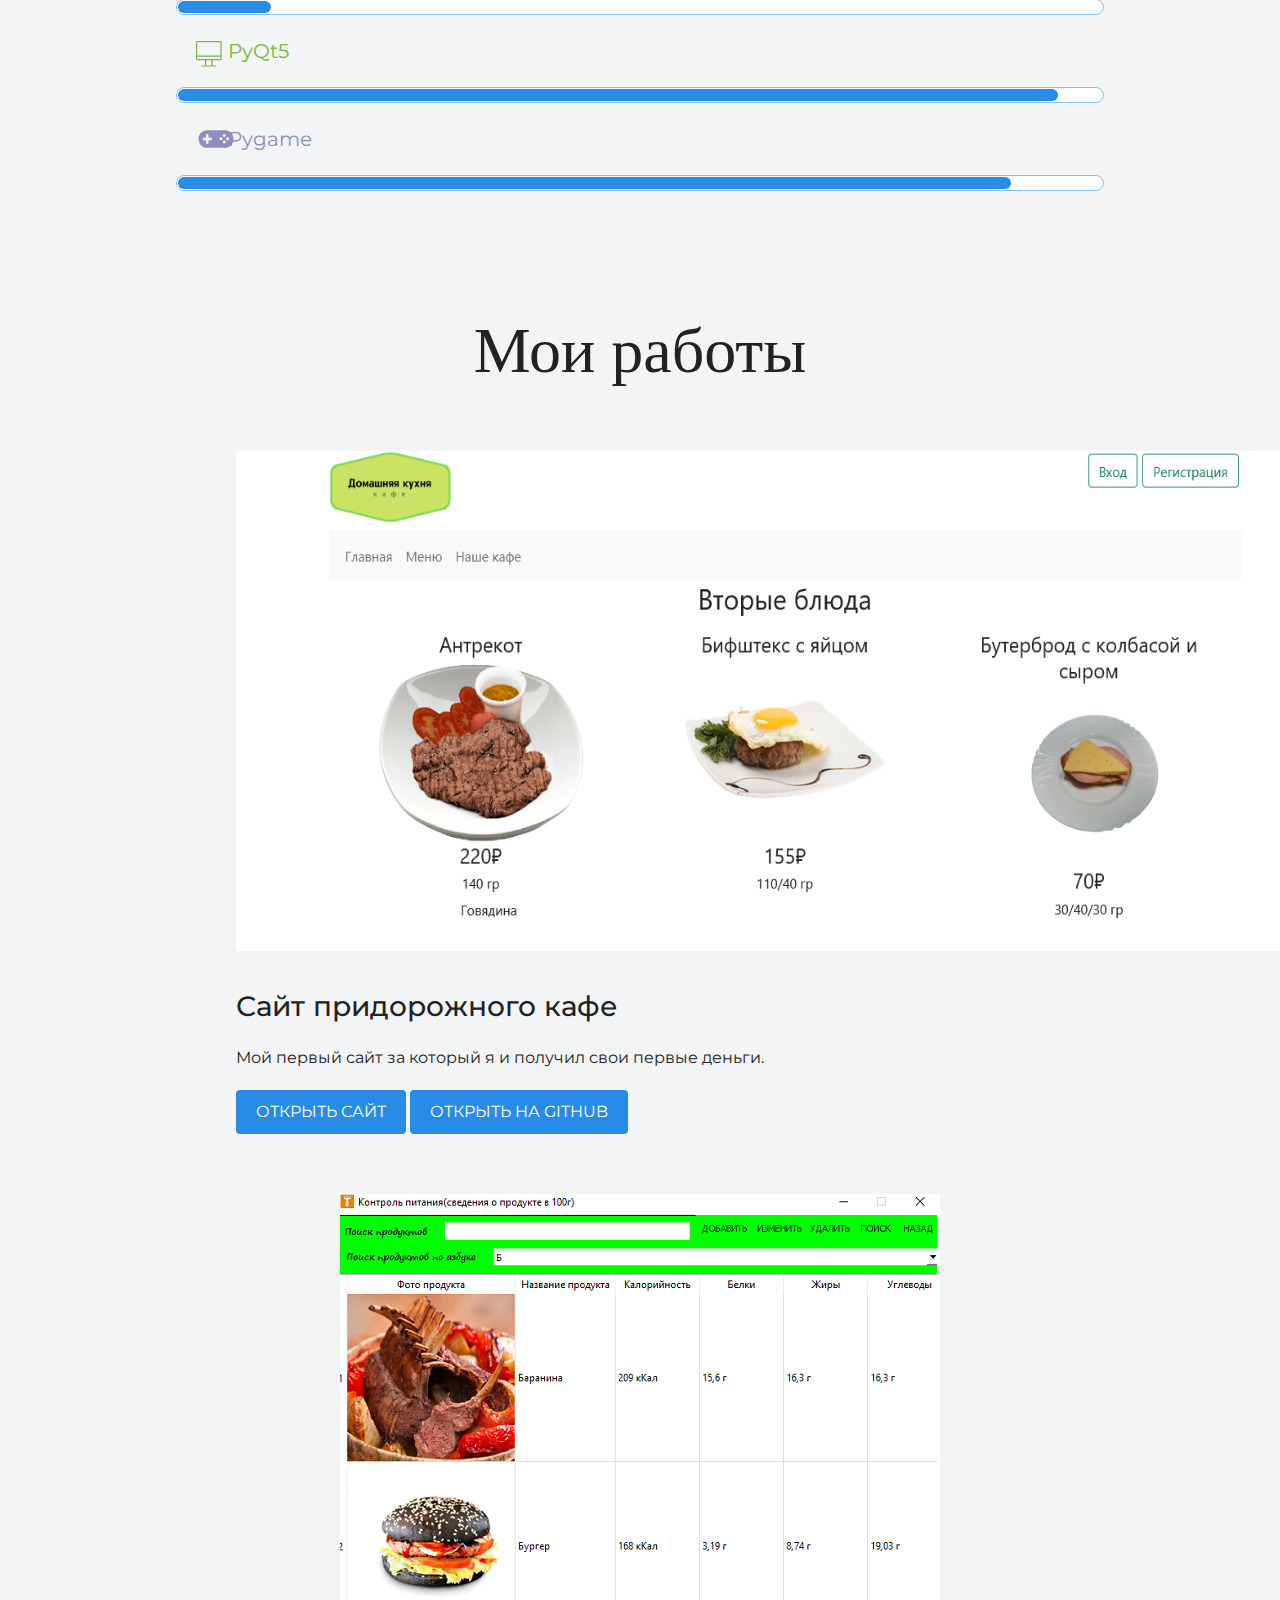
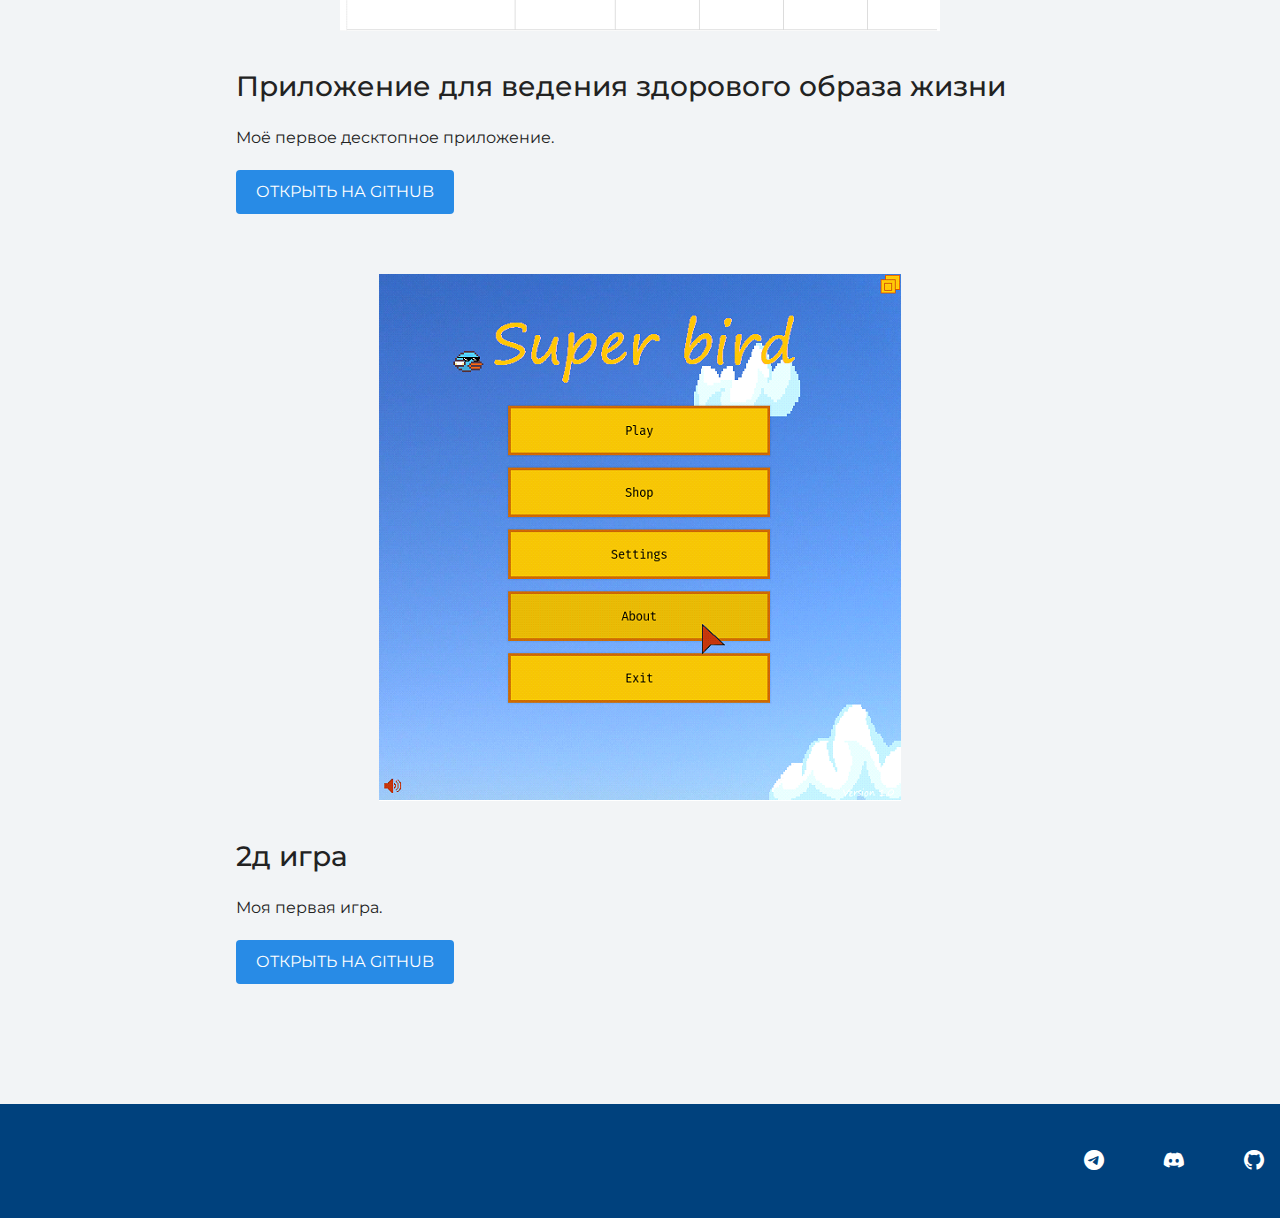
==== commit f33fa95d: "docx version" ====
--- a/index.html
+++ b/index.html
@@ -9,10 +9,10 @@
     <link href="https://fonts.googleapis.com/css?family=Montserrat:400,500,700|Old+Standard+TT&display=swap&subset=cyrillic" 
           rel="stylesheet">
     <link rel="stylesheet" href="https://cdn.jsdelivr.net/npm/bootstrap-icons@1.8.3/font/bootstrap-icons.css">
-    <title>Портфолио</title>
+    <title>Резюме</title>
   </head>
 
-  <body class="background light">
+  <body class="background light text-center">
     <header class="page-header">
       <div class="container">
         <i class="theme-button bi-moon"></i>
@@ -39,7 +39,7 @@
             Ради этого увлечения я готов выкладываться на полную и стараться что есть сил. А ведь это и есть одно из условий успеха.</p>
           <p>
             Моё первое знакомство с программированием произошло в 2020 году в <a href="https://academy.yandex.ru/lyceum/">Лицее Академии Яндекса</a> 
-            (тогда это ещё был Яндекс Лицей). Туда я пошёл по предложению школьного учителя информатики <a href="tel:+7 919 163 8095">
+            (тогда это ещё был Яндекс Лицей). Туда я пошёл по предложению школьного учителя информатики <a href="https://vk.com/akolelov">
             Аколелова Андрея Николаевича</a>. Успешно сдав все вступительные контесты и пройдя собеседование я поступил на курс 
             "Основы программирования на языке Python". Там в течении 7 месяцев (с начала Октября по конец Апреля) и продолжалось моё обучение.
           </p>
@@ -75,8 +75,12 @@
             <dd class="level"><div style="width: 10%;"></div></dd>
             <dt class="skill-flask">Flask</dt>
             <dd class="level"><div style="width: 60%;"></div></dd>
-            <dt class="skill-c">C++</dt>
+            <dt class="skill-c-plus-plus">C++</dt>
             <dd class="level"><div style="width: 10%;"></div></dd>
+            <dt class="skill-pyqt5">PyQt5</dt>
+            <dd class="level"><div style="width: 95%;"></div></dd>
+            <dt class="skill-pygame">Pygame</dt>
+            <dd class="level"><div style="width: 90%;"></div></dd>
           </dl>
         </div>
       </div>
@@ -92,6 +96,9 @@
 
         <h3>Сайт придорожного кафе</h3>
         <p>Мой первый сайт за который я и получил свои первые деньги.</p>
+
+        <a class="button" href="https://37.228.117.174/">Открыть сайт</a>
+        <a class="button" href="https://github.com/dino-mayk/HomeCooking">Открыть на github</a>
       </div>
 
       <div id="myhealth">
@@ -101,6 +108,8 @@
 
         <h3>Приложение для ведения здорового образа жизни</h3>
         <p>Моё первое десктопное приложение.</p>
+
+        <a class="button" href="https://github.com/dino-mayk/Myhealth">Открыть на github</a>
       </div>
 
       <div id="superbird">
@@ -110,6 +119,8 @@
 
         <h3>2д игра</h3>
         <p>Моя первая игра.</p>
+
+        <a class="button" href="https://github.com/dino-mayk/SuperBird">Открыть на github</a>
       </div>
     </section>
     </div>
--- a/static/css/style.css
+++ b/static/css/style.css
@@ -4,9 +4,16 @@
   font-family: "Montserrat", "Helvetica", "Arial", sans-serif;
   font-size: 16px;
   line-height: 32px;
-  color: #222222;
   background-repeat: no-repeat;
   background-position: top center;
+}
+
+body.light {
+  color: #222222;
+}
+
+body.dark {
+  color: #f2f2f2;
 }
 
 .background.light {
@@ -154,10 +161,12 @@
 
 .skill-html {
   background-image: url("../img/icon-html.svg");
+  color: #e4492f;
 }
 
 .skill-css {
   background-image: url("../img/icon-css.svg");
+  color: #0066a9;
 }
 
 .skill-js {
@@ -177,6 +186,7 @@
 }
 
 .skill-django {
+  background-image: url("../img/icon-django.svg");
   font-size: 20px;
   color: #0c4b33;
 }
@@ -184,12 +194,25 @@
 .skill-flask {
   background-image: url("../img/icon-flask.svg");
   font-size: 20px;
-  color: #212529;
-}
-
-.skill-c {
-  font-size: 20px;
-  color: #212529;
+  color: #a3d4ff;
+}
+
+.skill-c-plus-plus {
+  background-image: url("../img/icon-c++.svg");
+  font-size: 20px;
+  color: #005494;
+}
+
+.skill-pyqt5 {
+  background-image: url("../img/icon-pyqt5.svg");
+  font-size: 20px;
+  color: #77b73b;
+}
+
+.skill-pygame {
+  background-image: url("../img/icon-pygame.svg");
+  font-size: 20px;
+  color: #8d8ebd;
 }
 
 .level {
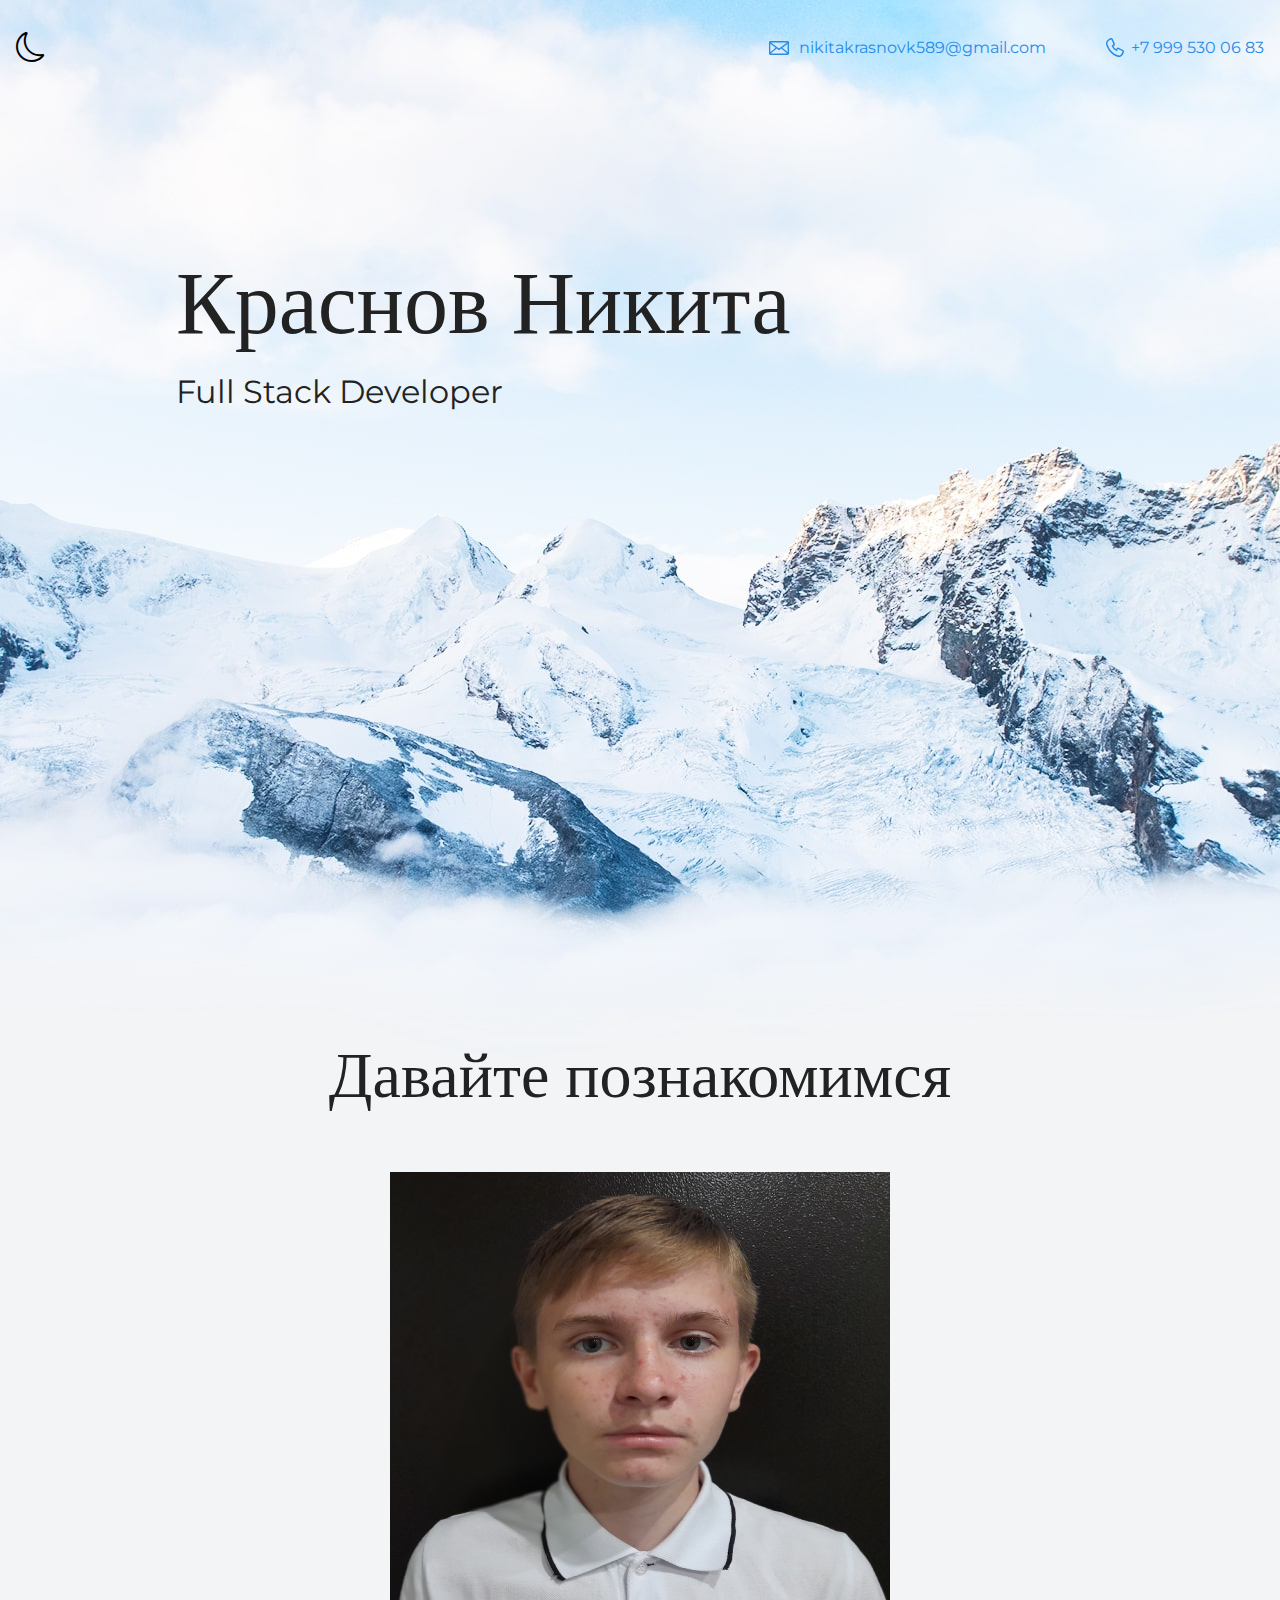
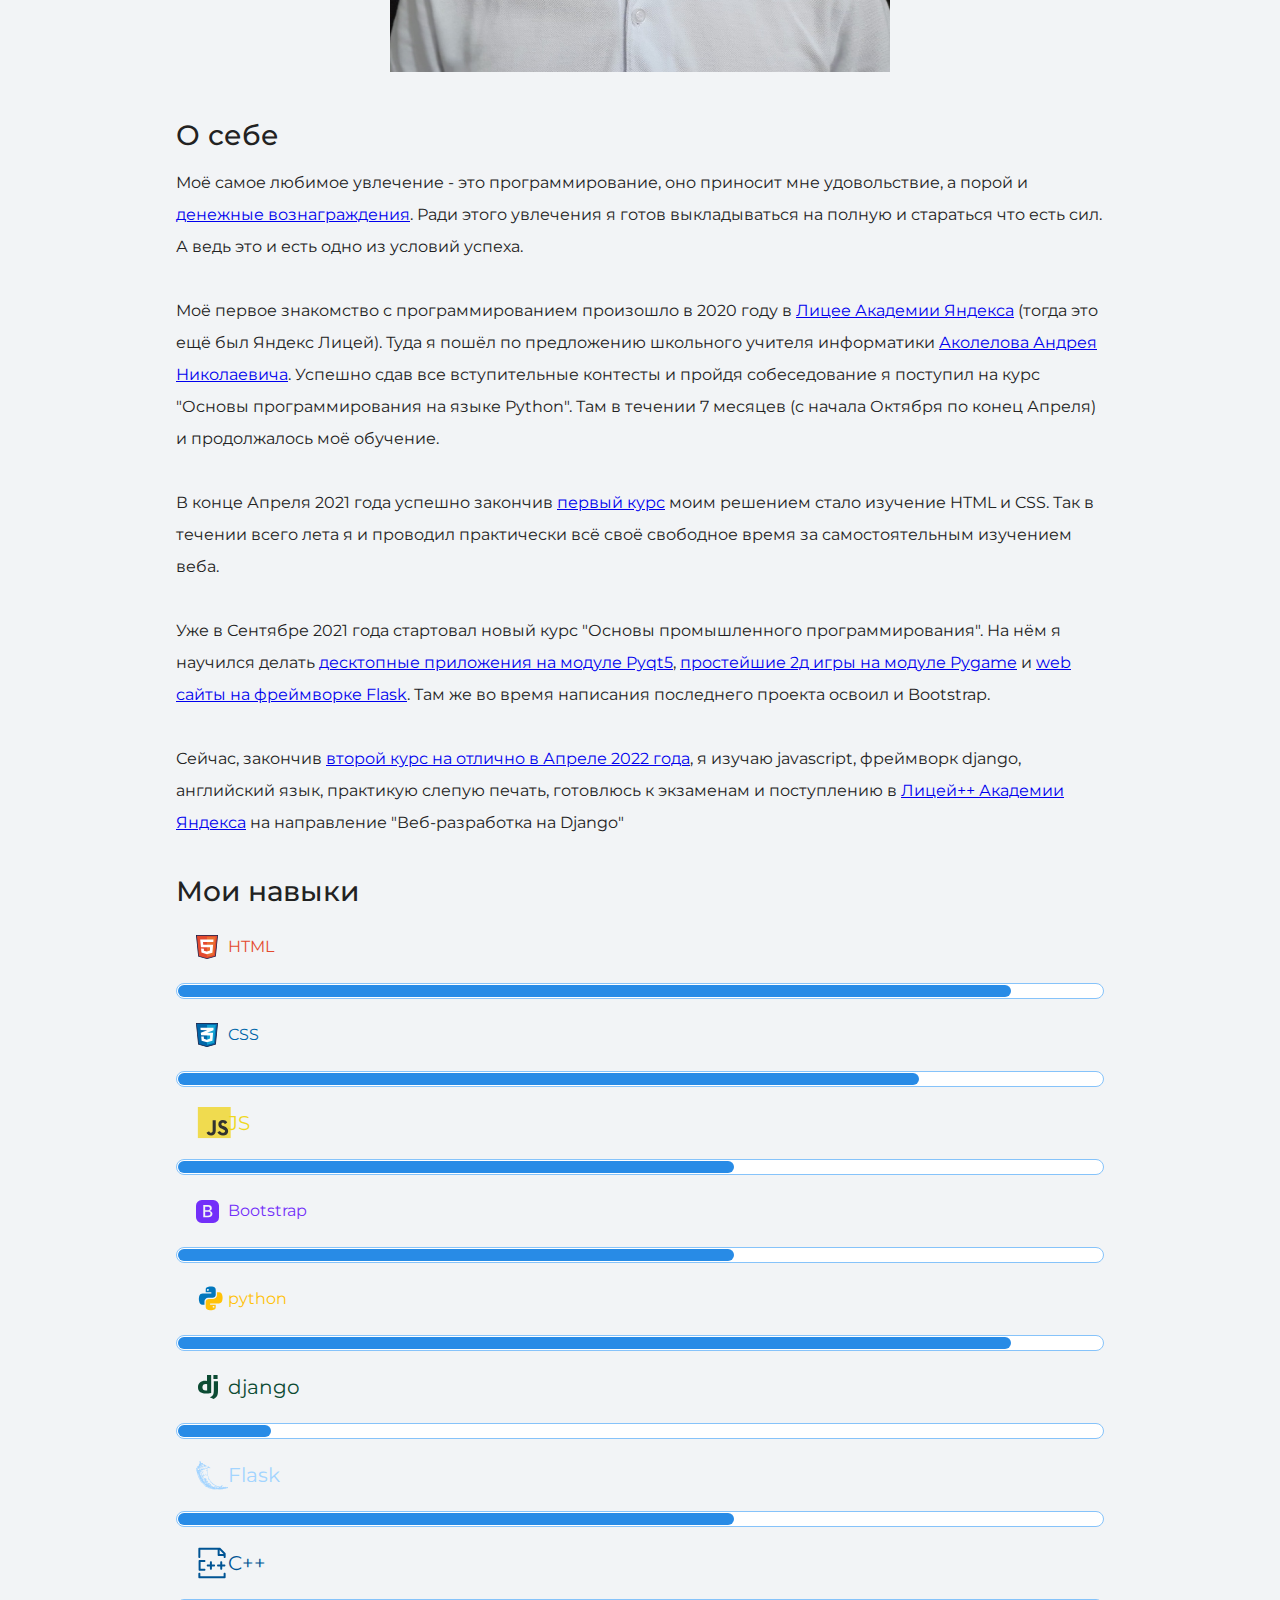
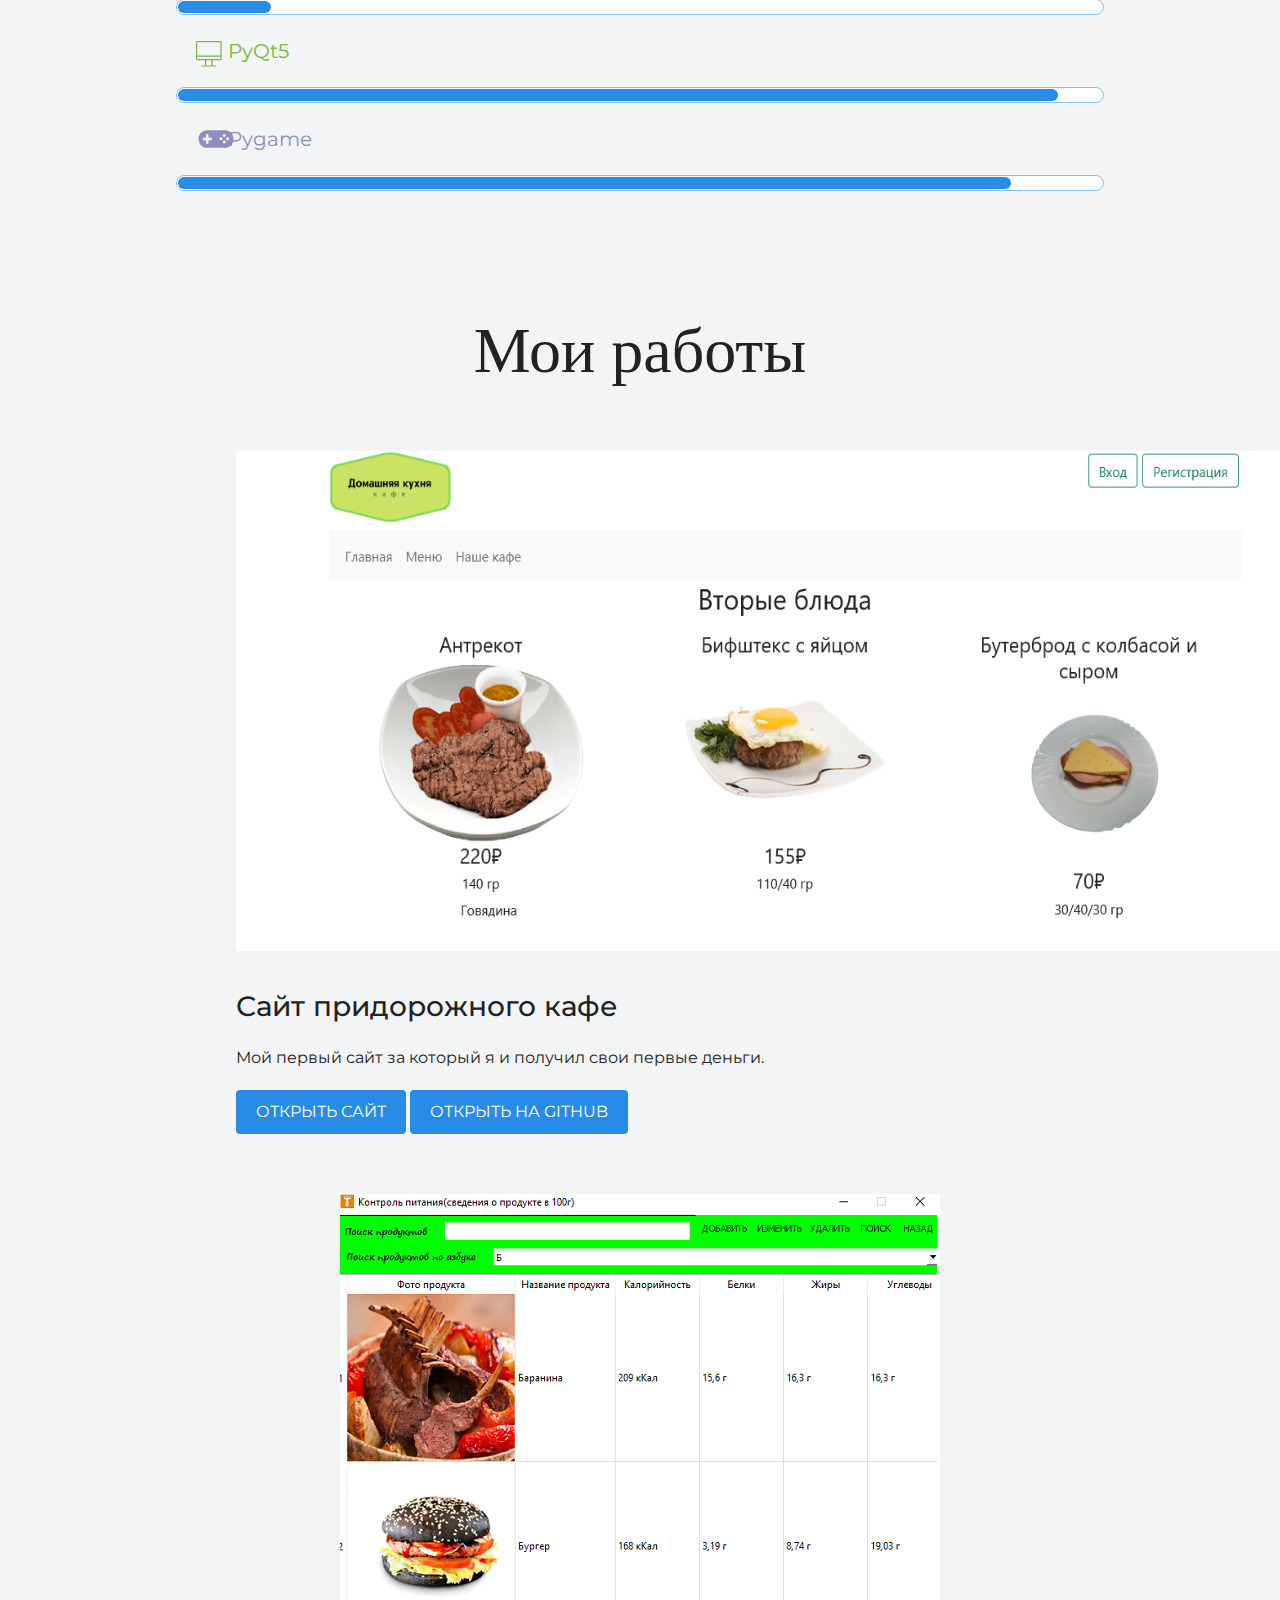
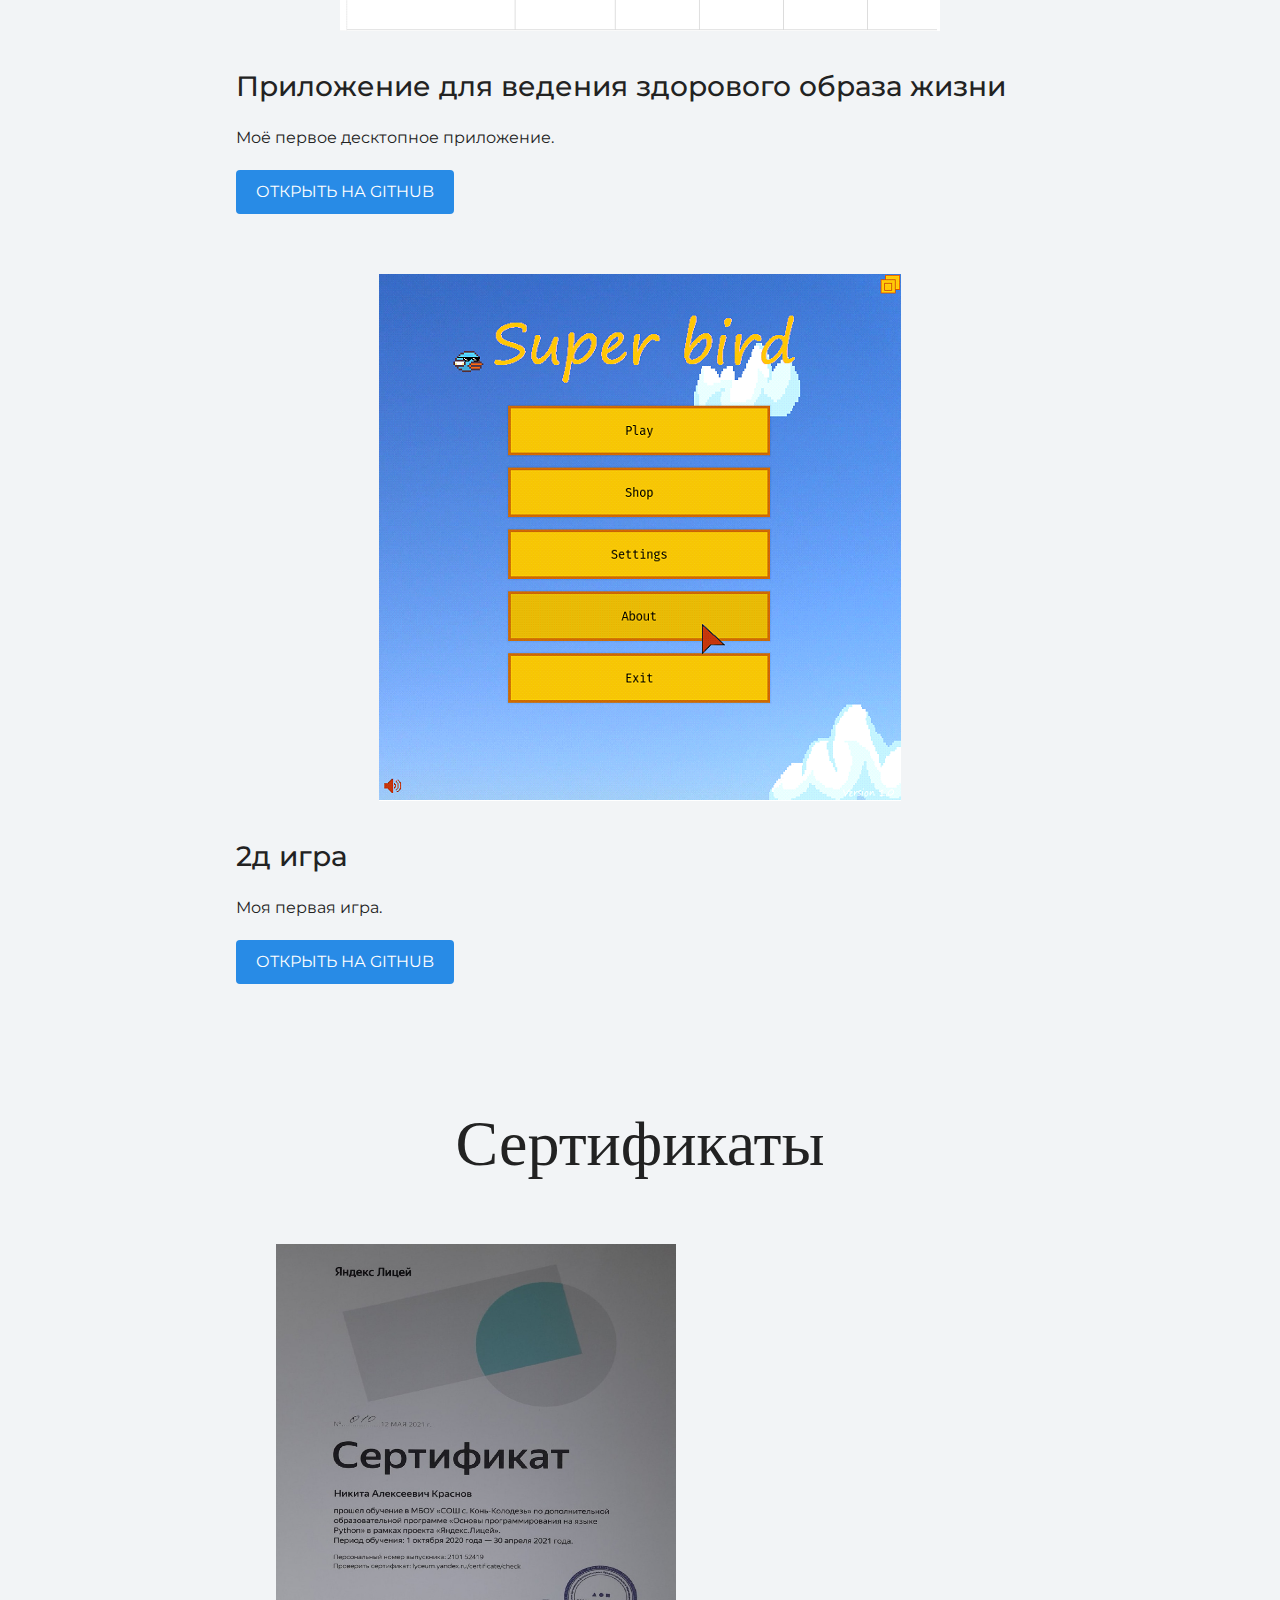
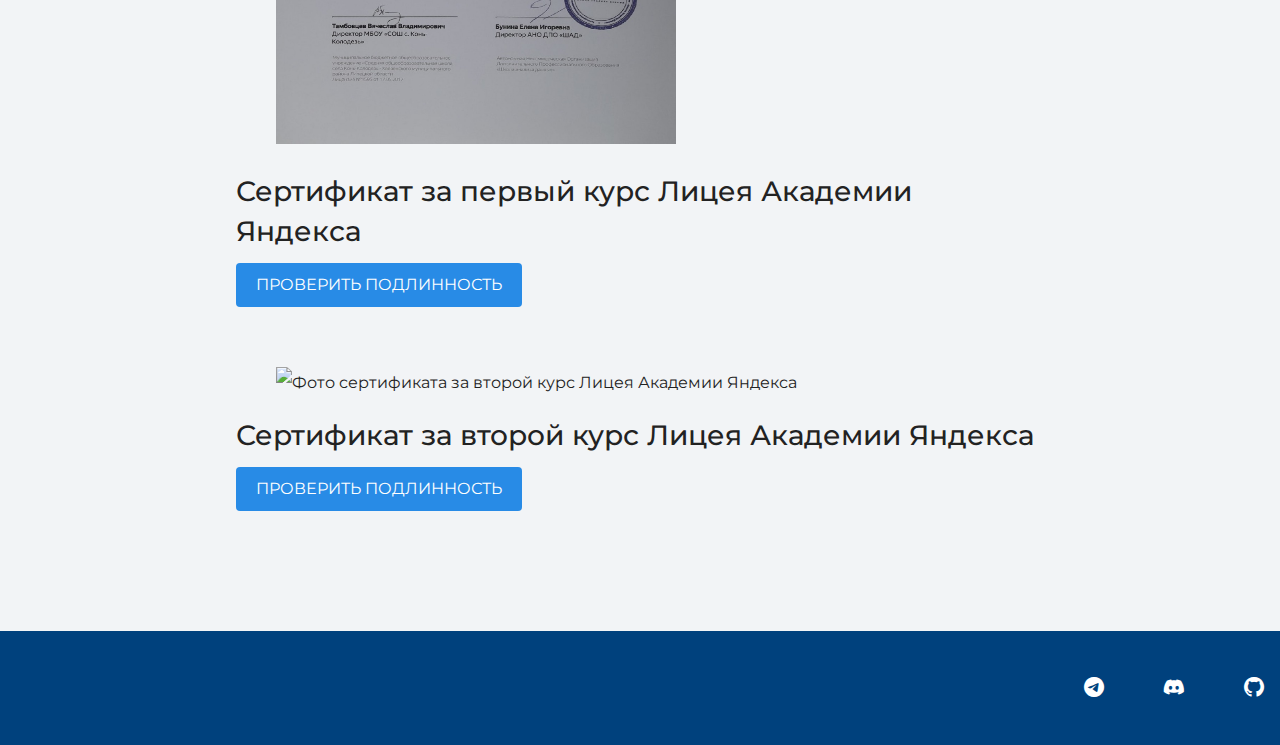
==== commit 0a3185b9: "certificates" ====
--- a/index.html
+++ b/index.html
@@ -44,7 +44,7 @@
             "Основы программирования на языке Python". Там в течении 7 месяцев (с начала Октября по конец Апреля) и продолжалось моё обучение.
           </p>
           <p>
-            В конце Апреля 2021 года успешно закончив первый курс моим решением стало изучение HTML и CSS. 
+            В конце Апреля 2021 года успешно закончив <a href="#yandexacademy1styear">первый курс</a> моим решением стало изучение HTML и CSS. 
             Так в течении всего лета я и проводил практически всё своё свободное время за самостоятельным изучением веба.
           </p>
           <p>
@@ -53,8 +53,8 @@
             и <a href="#homecooking">web сайты на фреймворке Flask</a>. Там же во время написания последнего проекта освоил и Bootstrap.
           </p>
           <p>
-            Сейчас, закончив второй курс на отлично в Апреле 2022 года, я изучаю javascript, фреймворк django, английский язык, 
-            практикую слепую печать, готовлюсь к экзаменам и поступлению в 
+            Сейчас, закончив <a href="#yandexacademy2styear">второй курс на отлично в Апреле 2022 года</a>, я изучаю javascript, фреймворк django, 
+            английский язык, практикую слепую печать, готовлюсь к экзаменам и поступлению в 
             <a href="https://academy.yandex.ru/plusplus#stages-group">Лицей++ Академии Яндекса</a> на направление "Веб‑разработка на Django"
           </p>
         </div>
@@ -123,6 +123,35 @@
         <a class="button" href="https://github.com/dino-mayk/SuperBird">Открыть на github</a>
       </div>
     </section>
+    <section class="certificates">
+      <h2 class="subheading">Сертификаты</h2>
+
+      <div id="yandexacademy1styear">
+        <figure class="certificat-image">
+          <img src="static/files/yandexacademy1styear.jpg" width="400px" height="500px" alt="Фото сертификата за первый курс Лицея Академии Яндекса">
+        </figure>
+
+        <h3>Сертификат за первый курс Лицея Академии Яндекса</h3>
+
+        <a class="button" 
+           href="https://lyceum.yandex.ru/certificate/check/?certNumber=210152419&lastName=%D0%9A%D1%80%D0%B0%D1%81%D0%BD%D0%BE%D0%B2">
+           Проверить подлинность
+        </a>
+      </div>
+
+      <div id="yandexacademy2styear">
+        <figure class="certificat-image">
+          <img src="static/files/" alt="Фото сертификата за второй курс Лицея Академии Яндекса">
+        </figure>
+
+        <h3>Сертификат за второй курс Лицея Академии Яндекса</h3>
+
+        <a class="button" 
+           href="https://lyceum.yandex.ru/certificate/check/?certNumber=220252419&lastName=%D0%9A%D1%80%D0%B0%D1%81%D0%BD%D0%BE%D0%B2">
+           Проверить подлинность
+        </a>
+      </div>
+    </section>
     </div>
 
     <footer class="page-footer light">
--- a/static/css/style.css
+++ b/static/css/style.css
@@ -23,7 +23,7 @@
 
 .background.dark {
   background-image: url("../img/dark-theme/hero-bg.jpg");
-  background-color: #000000;
+  background-color: #040406;
 }
 
 .container {
@@ -132,7 +132,8 @@
 }
 
 .intro h3,
-.portfolio h3 {
+.portfolio h3,
+.certificates h3 {
   margin: 0 0 12px;
   font-size: 28px;
   line-height: 40px;
@@ -232,11 +233,13 @@
   border-radius: 6px;
 }
 
-.portfolio {
+.portfolio,
+.certificates {
   margin: 0 0 120px;
 }
 
-.portfolio div {
+.portfolio div,
+.certificates div {
   margin: 60px;
 }
 
